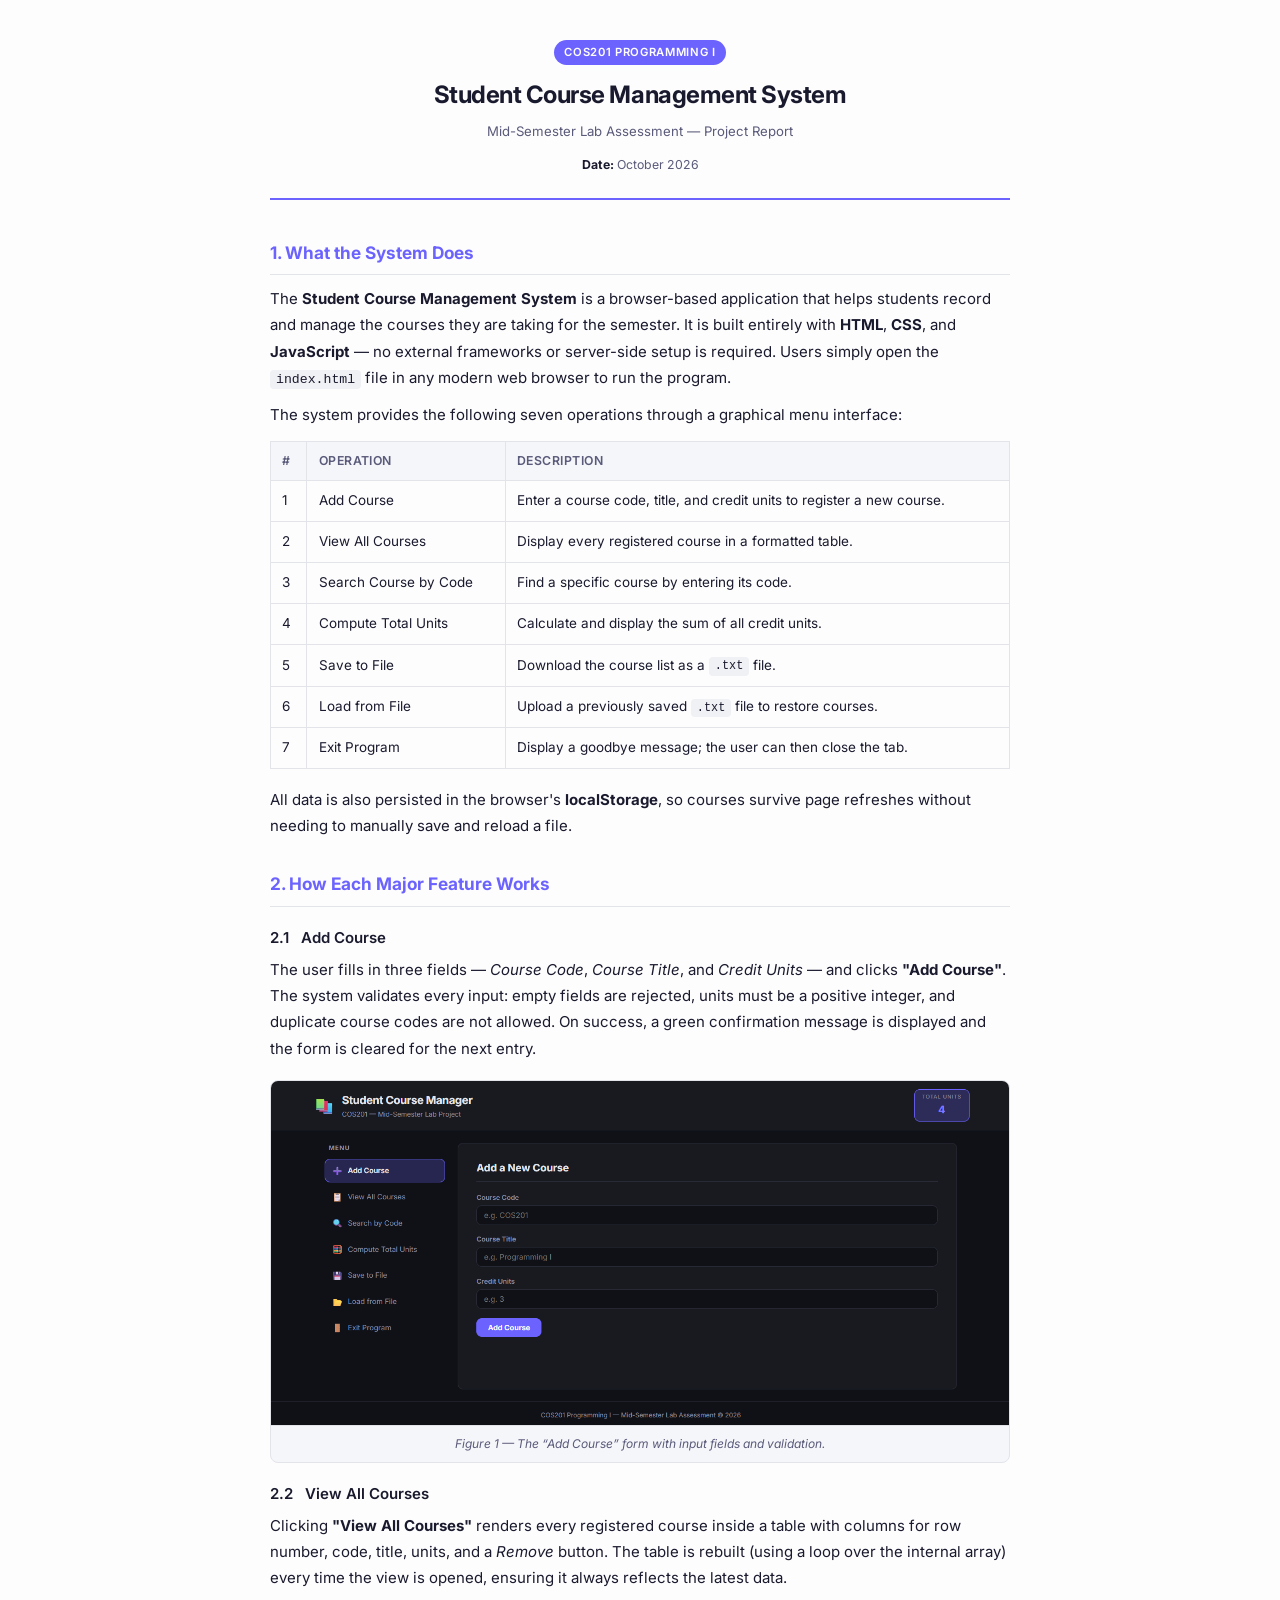
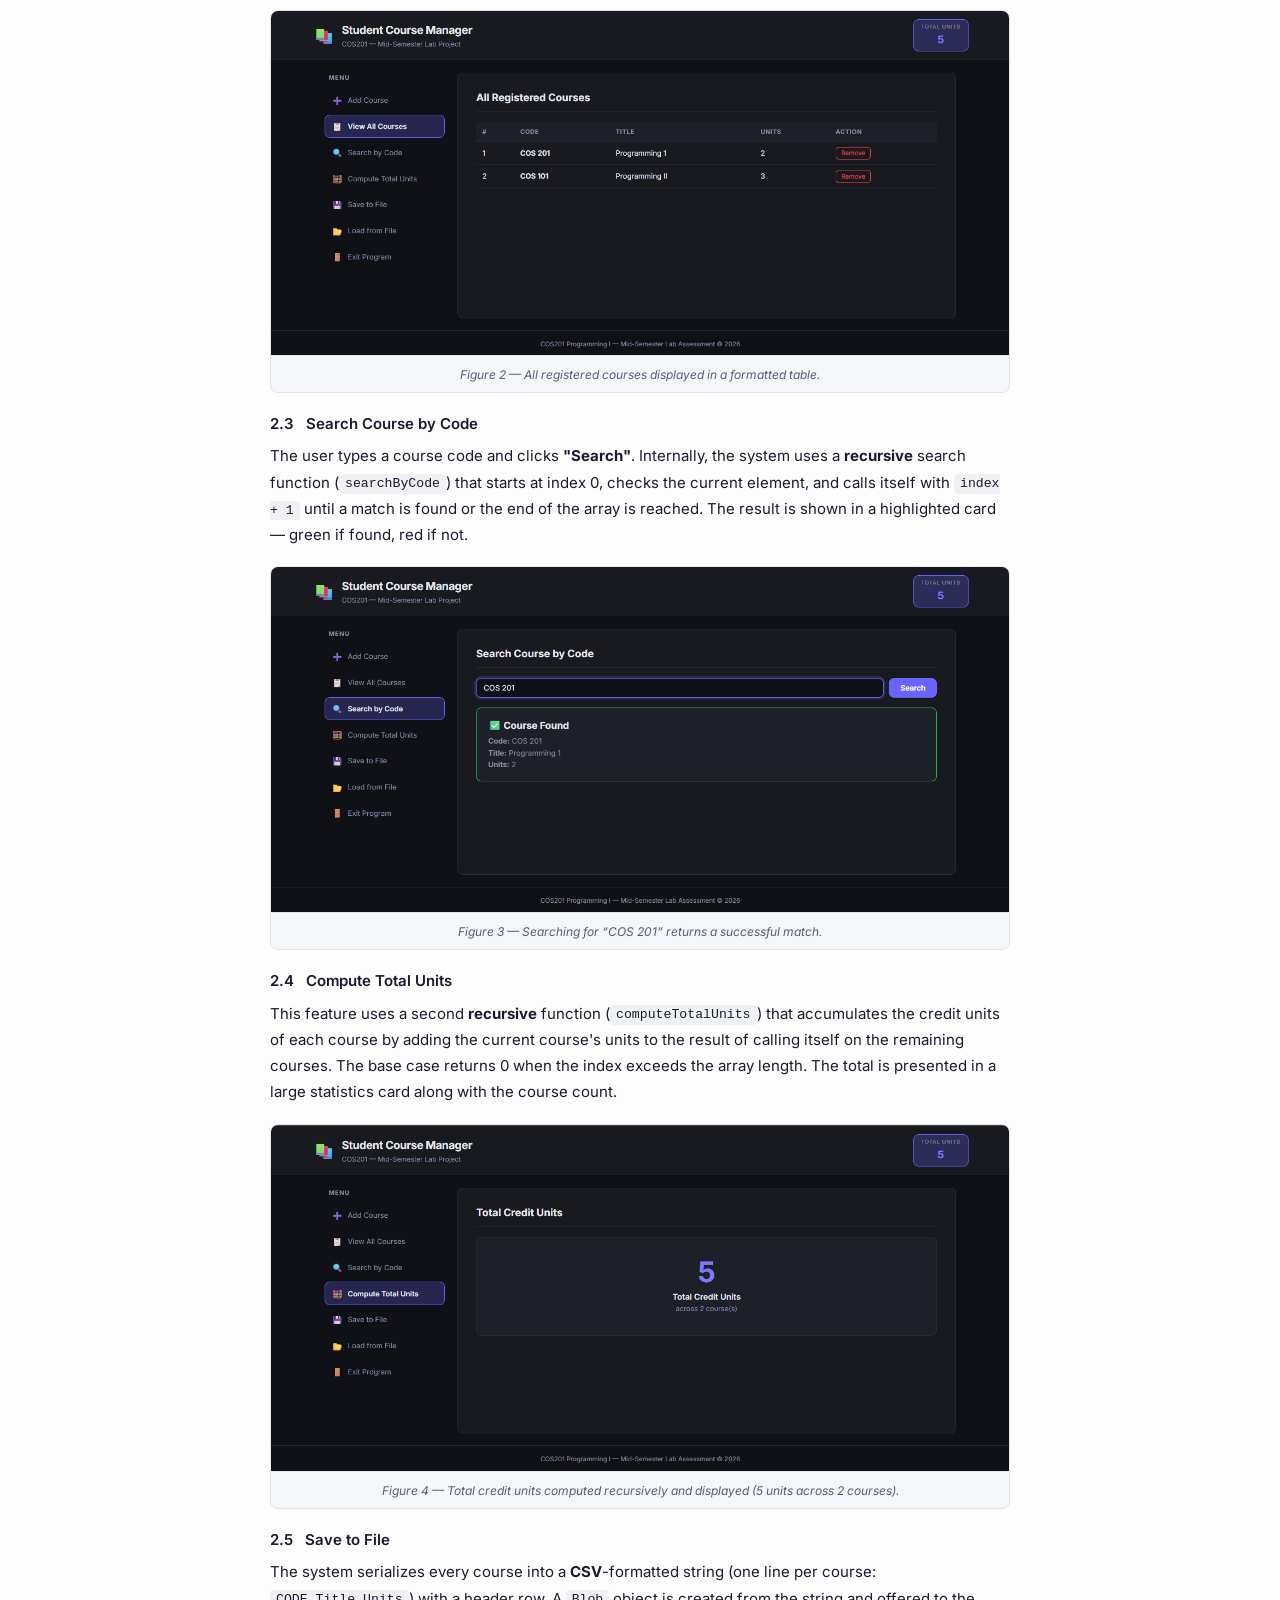
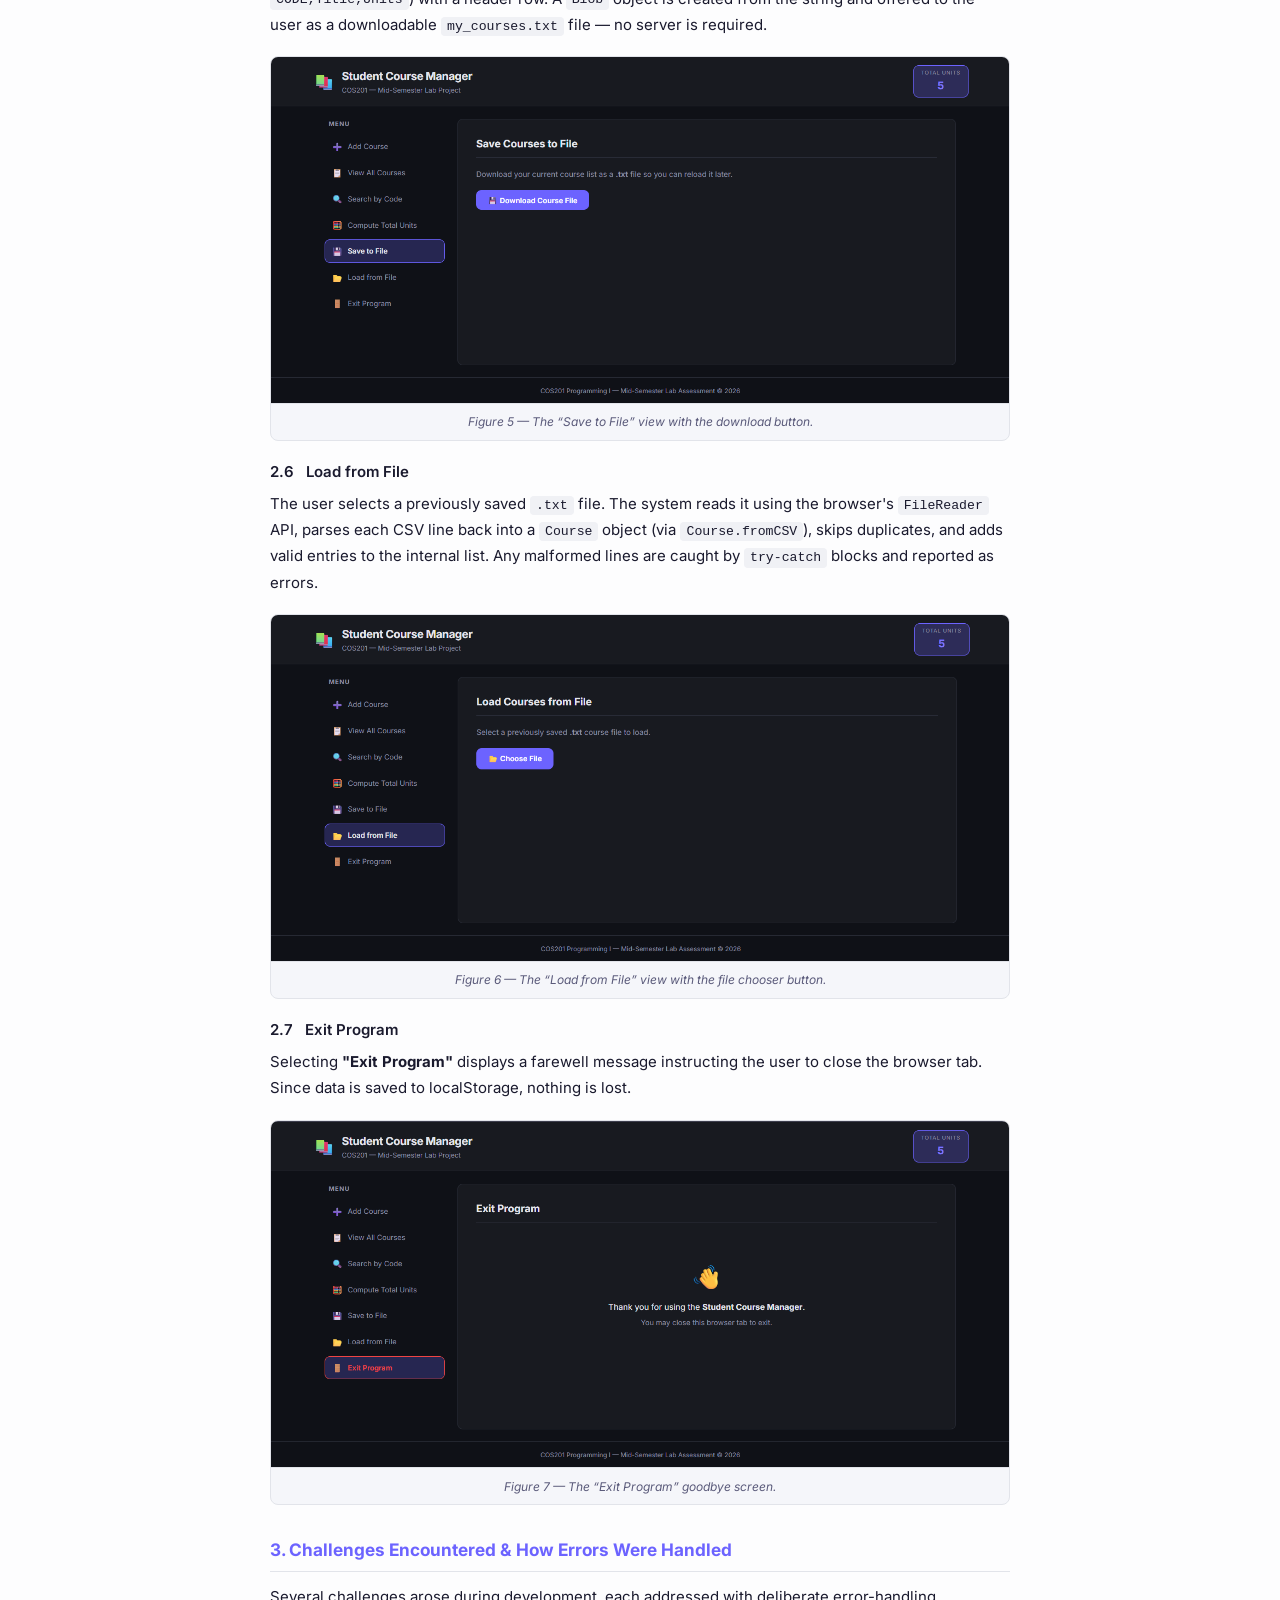
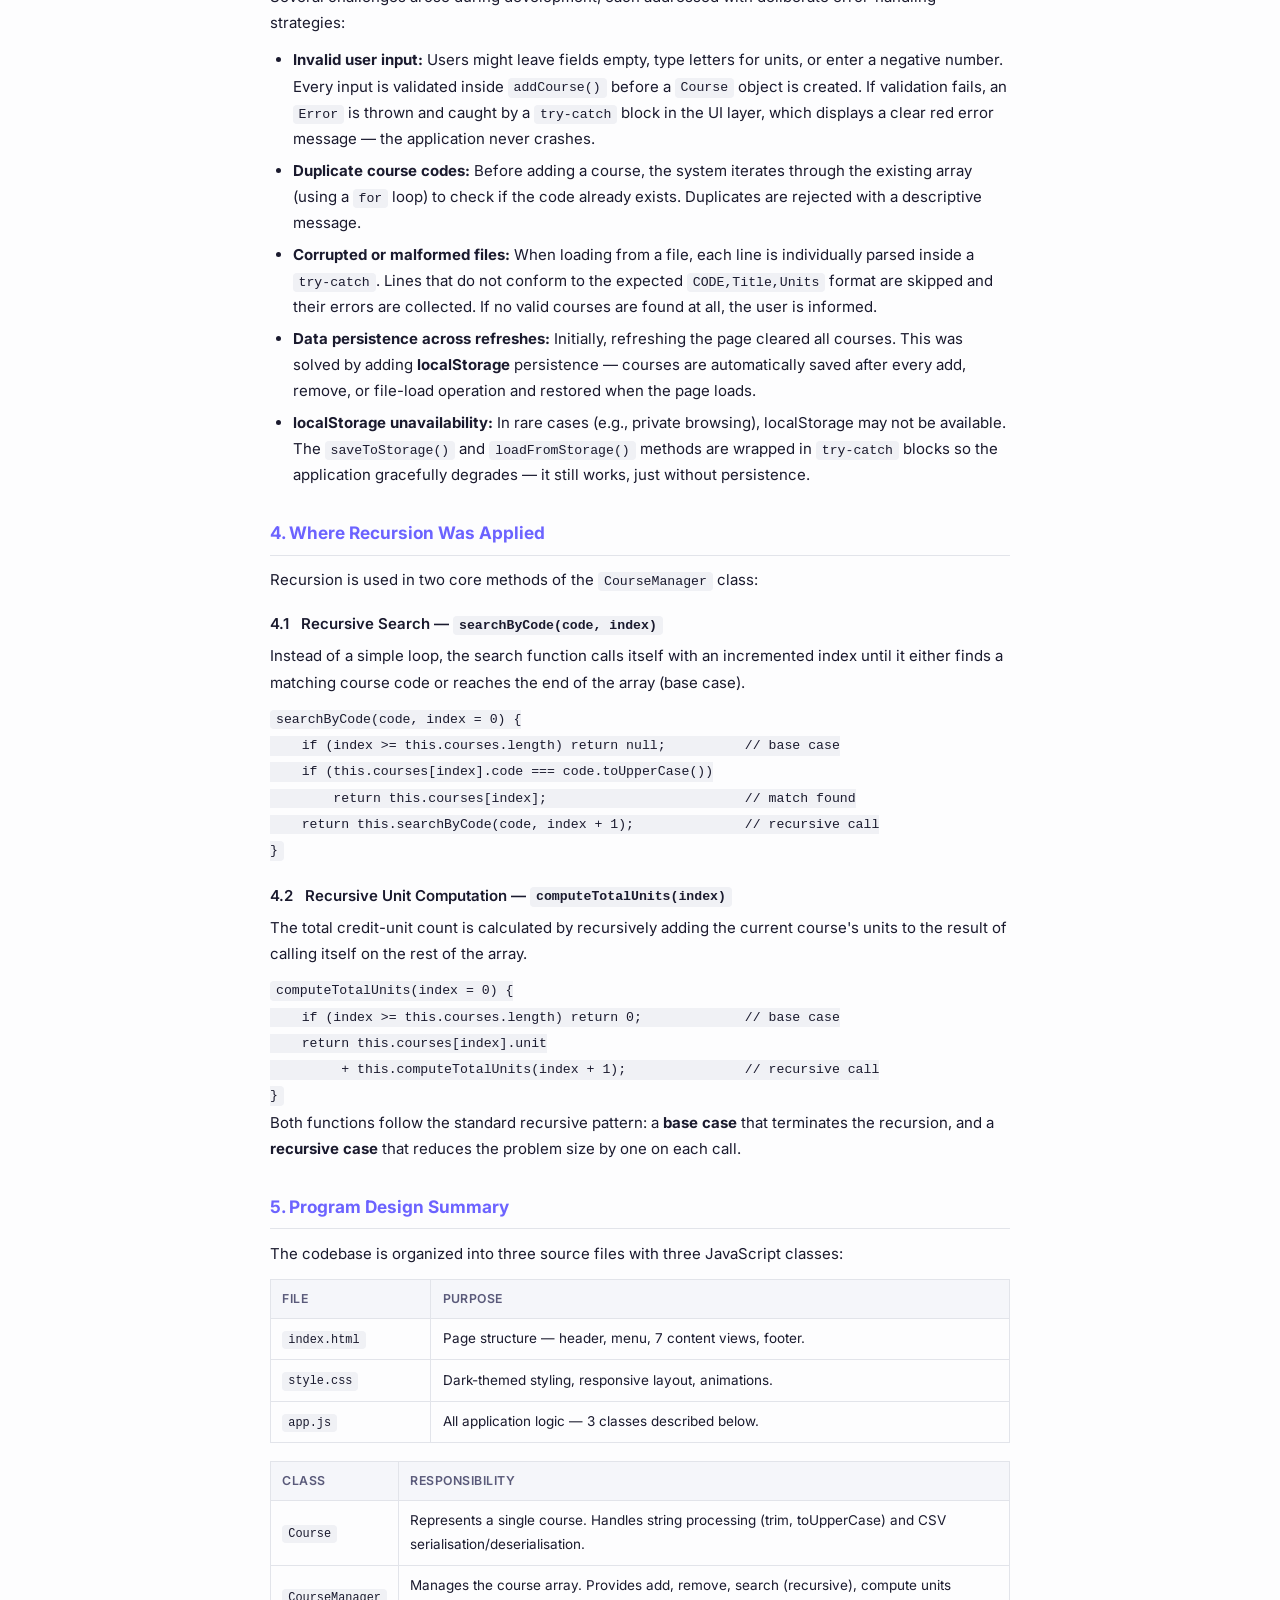
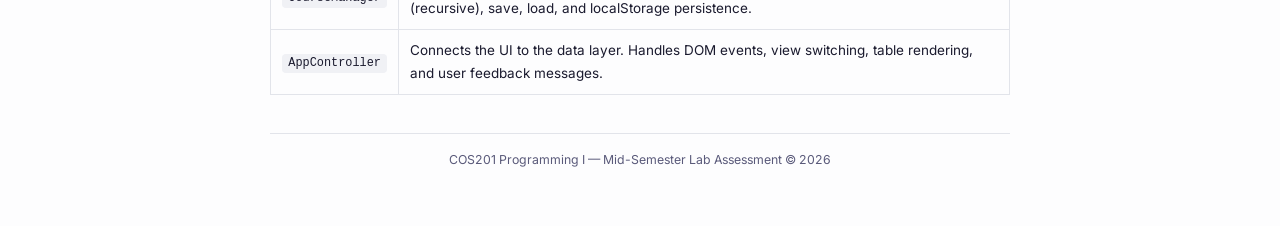
==== report/report.html @ ed509b9f "COS201 Lab Assessment - Student Course Management System" ====
<!DOCTYPE html>
<html lang="en">

<head>
    <meta charset="UTF-8">
    <meta name="viewport" content="width=device-width, initial-scale=1.0">
    <title>COS201 Lab Assessment Report — Student Course Management System</title>
    <link href="https://fonts.googleapis.com/css2?family=Inter:wght@400;500;600;700&display=swap" rel="stylesheet">
    <style>
        *,
        *::before,
        *::after {
            margin: 0;
            padding: 0;
            box-sizing: border-box;
        }

        :root {
            --bg: #fdfdfe;
            --text: #1a1a2e;
            --muted: #5a5a7a;
            --accent: #6c63ff;
            --border: #e2e4ea;
            --surface: #f5f6fa;
            --code-bg: #f0f1f5;
            --radius: 8px;
        }

        html {
            font-size: 15px;
        }

        body {
            font-family: 'Inter', system-ui, -apple-system, sans-serif;
            color: var(--text);
            background: var(--bg);
            line-height: 1.75;
            max-width: 800px;
            margin: 0 auto;
            padding: 2.5rem 2rem 3rem;
        }

        /* ---- Header ---- */
        .report-header {
            text-align: center;
            margin-bottom: 2.5rem;
            padding-bottom: 1.5rem;
            border-bottom: 2px solid var(--accent);
        }

        .report-header h1 {
            font-size: 1.6rem;
            font-weight: 700;
            letter-spacing: -0.02em;
            margin-bottom: .25rem;
        }

        .report-header .course-tag {
            display: inline-block;
            background: var(--accent);
            color: #fff;
            font-size: .75rem;
            font-weight: 600;
            padding: .2rem .7rem;
            border-radius: 20px;
            text-transform: uppercase;
            letter-spacing: .06em;
            margin-bottom: .6rem;
        }

        .report-header p {
            color: var(--muted);
            font-size: .88rem;
        }

        .report-header .meta-row {
            display: flex;
            justify-content: center;
            gap: 2rem;
            margin-top: .6rem;
            font-size: .82rem;
            color: var(--muted);
        }

        .report-header .meta-row strong {
            color: var(--text);
        }

        /* ---- Sections ---- */
        h2 {
            font-size: 1.15rem;
            font-weight: 700;
            margin: 2rem 0 .75rem;
            padding-bottom: .4rem;
            border-bottom: 1px solid var(--border);
            color: var(--accent);
        }

        h3 {
            font-size: 1rem;
            font-weight: 600;
            margin: 1.2rem 0 .4rem;
        }

        p {
            margin-bottom: .75rem;
        }

        ul,
        ol {
            margin: .5rem 0 1rem 1.5rem;
        }

        li {
            margin-bottom: .35rem;
        }

        code {
            background: var(--code-bg);
            padding: .15rem .4rem;
            border-radius: 4px;
            font-size: .88em;
            font-family: 'Consolas', 'Courier New', monospace;
        }

        /* ---- Screenshots ---- */
        .screenshot {
            margin: 1.2rem 0;
            border: 1px solid var(--border);
            border-radius: var(--radius);
            overflow: hidden;
            background: var(--surface);
        }

        .screenshot img {
            width: 100%;
            display: block;
        }

        .screenshot figcaption {
            padding: .5rem .8rem;
            font-size: .8rem;
            color: var(--muted);
            text-align: center;
            font-style: italic;
            border-top: 1px solid var(--border);
        }

        /* ---- Table ---- */
        table {
            width: 100%;
            border-collapse: collapse;
            margin: .8rem 0 1.2rem;
            font-size: .9rem;
        }

        th,
        td {
            text-align: left;
            padding: .55rem .75rem;
            border: 1px solid var(--border);
        }

        th {
            background: var(--surface);
            font-weight: 600;
            font-size: .82rem;
            text-transform: uppercase;
            letter-spacing: .04em;
            color: var(--muted);
        }

        /* ---- Footer ---- */
        .report-footer {
            margin-top: 2.5rem;
            padding-top: 1rem;
            border-top: 1px solid var(--border);
            text-align: center;
            font-size: .82rem;
            color: var(--muted);
        }

        /* ---- Print ---- */
        @media print {
            body {
                padding: 1cm;
                max-width: none;
                font-size: 12pt;
            }

            .screenshot img {
                max-height: 280px;
                object-fit: contain;
            }

            h2 {
                page-break-after: avoid;
            }

            .screenshot {
                page-break-inside: avoid;
            }
        }
    </style>
</head>

<body>

    <!-- ============================================ -->
    <!-- HEADER                                       -->
    <!-- ============================================ -->
    <header class="report-header">
        <span class="course-tag">COS201 Programming I</span>
        <h1>Student Course Management System</h1>
        <p>Mid-Semester Lab Assessment — Project Report</p>
        <div class="meta-row">
            <span><strong>Date:</strong> October 2026</span>
        </div>
    </header>

    <!-- ============================================ -->
    <!-- 1. WHAT THE SYSTEM DOES                      -->
    <!-- ============================================ -->
    <h2>1. What the System Does</h2>

    <p>
        The <strong>Student Course Management System</strong> is a browser-based application that
        helps students record and manage the courses they are taking for the semester. It is built
        entirely with <strong>HTML</strong>, <strong>CSS</strong>, and <strong>JavaScript</strong> — no
        external frameworks or server-side setup is required. Users simply open the
        <code>index.html</code> file in any modern web browser to run the program.
    </p>

    <p>The system provides the following seven operations through a graphical menu interface:</p>

    <table>
        <thead>
            <tr>
                <th>#</th>
                <th>Operation</th>
                <th>Description</th>
            </tr>
        </thead>
        <tbody>
            <tr>
                <td>1</td>
                <td>Add Course</td>
                <td>Enter a course code, title, and credit units to register a new course.</td>
            </tr>
            <tr>
                <td>2</td>
                <td>View All Courses</td>
                <td>Display every registered course in a formatted table.</td>
            </tr>
            <tr>
                <td>3</td>
                <td>Search Course by Code</td>
                <td>Find a specific course by entering its code.</td>
            </tr>
            <tr>
                <td>4</td>
                <td>Compute Total Units</td>
                <td>Calculate and display the sum of all credit units.</td>
            </tr>
            <tr>
                <td>5</td>
                <td>Save to File</td>
                <td>Download the course list as a <code>.txt</code> file.</td>
            </tr>
            <tr>
                <td>6</td>
                <td>Load from File</td>
                <td>Upload a previously saved <code>.txt</code> file to restore courses.</td>
            </tr>
            <tr>
                <td>7</td>
                <td>Exit Program</td>
                <td>Display a goodbye message; the user can then close the tab.</td>
            </tr>
        </tbody>
    </table>

    <p>
        All data is also persisted in the browser's <strong>localStorage</strong>, so courses survive
        page refreshes without needing to manually save and reload a file.
    </p>

    <!-- ============================================ -->
    <!-- 2. HOW EACH MAJOR FEATURE WORKS              -->
    <!-- ============================================ -->
    <h2>2. How Each Major Feature Works</h2>

    <h3>2.1 &nbsp; Add Course</h3>
    <p>
        The user fills in three fields — <em>Course Code</em>, <em>Course Title</em>, and
        <em>Credit Units</em> — and clicks <strong>"Add Course"</strong>. The system validates
        every input:
        empty fields are rejected, units must be a positive integer, and duplicate course codes
        are not allowed. On success, a green confirmation message is displayed and the form is
        cleared for the next entry.
    </p>
    <figure class="screenshot">
        <img src="img (1).png" alt="Add Course view">
        <figcaption>Figure 1 — The &ldquo;Add Course&rdquo; form with input fields and validation.</figcaption>
    </figure>

    <h3>2.2 &nbsp; View All Courses</h3>
    <p>
        Clicking <strong>"View All Courses"</strong> renders every registered course inside a
        table with columns for row number, code, title, units, and a <em>Remove</em>
        button. The table is rebuilt (using a loop over the internal array) every time the view
        is opened, ensuring it always reflects the latest data.
    </p>
    <figure class="screenshot">
        <img src="img (2).png" alt="View All Courses table">
        <figcaption>Figure 2 — All registered courses displayed in a formatted table.</figcaption>
    </figure>

    <h3>2.3 &nbsp; Search Course by Code</h3>
    <p>
        The user types a course code and clicks <strong>"Search"</strong>. Internally, the system
        uses a <strong>recursive</strong> search function (<code>searchByCode</code>) that starts
        at index&nbsp;0, checks the current element, and calls itself with <code>index + 1</code>
        until a match is found or the end of the array is reached. The result is shown in a
        highlighted card — green if found, red if not.
    </p>
    <figure class="screenshot">
        <img src="img (3).png" alt="Search result showing course found">
        <figcaption>Figure 3 — Searching for &ldquo;COS 201&rdquo; returns a successful match.</figcaption>
    </figure>

    <h3>2.4 &nbsp; Compute Total Units</h3>
    <p>
        This feature uses a second <strong>recursive</strong> function
        (<code>computeTotalUnits</code>) that accumulates the credit units of each course
        by adding the current course's units to the result of calling itself on the remaining
        courses. The base case returns&nbsp;0 when the index exceeds the array length.
        The total is presented in a large statistics card along with the course count.
    </p>
    <figure class="screenshot">
        <img src="img (4).png" alt="Total credit units display">
        <figcaption>Figure 4 — Total credit units computed recursively and displayed (5 units across 2 courses).
        </figcaption>
    </figure>

    <h3>2.5 &nbsp; Save to File</h3>
    <p>
        The system serializes every course into a <strong>CSV</strong>-formatted string
        (one line per course: <code>CODE,Title,Units</code>) with a header row. A
        <code>Blob</code> object is created from the string and offered to the user as a
        downloadable <code>my_courses.txt</code> file — no server is required.
    </p>
    <figure class="screenshot">
        <img src="img (5).png" alt="Save to File view">
        <figcaption>Figure 5 — The &ldquo;Save to File&rdquo; view with the download button.</figcaption>
    </figure>

    <h3>2.6 &nbsp; Load from File</h3>
    <p>
        The user selects a previously saved <code>.txt</code> file. The system reads it using the
        browser's <code>FileReader</code> API, parses each CSV line back into a
        <code>Course</code> object (via <code>Course.fromCSV</code>), skips duplicates, and
        adds valid entries to the internal list. Any malformed lines are caught by
        <code>try-catch</code> blocks and reported as errors.
    </p>
    <figure class="screenshot">
        <img src="img (6).png" alt="Load from File view">
        <figcaption>Figure 6 — The &ldquo;Load from File&rdquo; view with the file chooser button.</figcaption>
    </figure>

    <h3>2.7 &nbsp; Exit Program</h3>
    <p>
        Selecting <strong>"Exit Program"</strong> displays a farewell message instructing the
        user to close the browser tab. Since data is saved to localStorage, nothing is lost.
    </p>
    <figure class="screenshot">
        <img src="img (7).png" alt="Exit Program view">
        <figcaption>Figure 7 — The &ldquo;Exit Program&rdquo; goodbye screen.</figcaption>
    </figure>

    <!-- ============================================ -->
    <!-- 3. CHALLENGES & ERROR HANDLING               -->
    <!-- ============================================ -->
    <h2>3. Challenges Encountered &amp; How Errors Were Handled</h2>

    <p>Several challenges arose during development, each addressed with deliberate error-handling strategies:</p>

    <ul>
        <li>
            <strong>Invalid user input:</strong> Users might leave fields empty, type letters for
            units, or enter a negative number. Every input is validated inside
            <code>addCourse()</code> before a <code>Course</code> object is created.
            If validation fails, an <code>Error</code> is thrown and caught by a
            <code>try-catch</code> block in the UI layer, which displays a clear red error
            message — the application never crashes.
        </li>
        <li>
            <strong>Duplicate course codes:</strong> Before adding a course, the system iterates
            through the existing array (using a <code>for</code> loop) to check if the code
            already exists. Duplicates are rejected with a descriptive message.
        </li>
        <li>
            <strong>Corrupted or malformed files:</strong> When loading from a file, each line is
            individually parsed inside a <code>try-catch</code>. Lines that do not conform to
            the expected <code>CODE,Title,Units</code> format are skipped and their errors
            are collected. If no valid courses are found at all, the user is informed.
        </li>
        <li>
            <strong>Data persistence across refreshes:</strong> Initially, refreshing the page
            cleared all courses. This was solved by adding <strong>localStorage</strong>
            persistence — courses are automatically saved after every add, remove, or file-load
            operation and restored when the page loads.
        </li>
        <li>
            <strong>localStorage unavailability:</strong> In rare cases (e.g., private browsing),
            localStorage may not be available. The <code>saveToStorage()</code> and
            <code>loadFromStorage()</code> methods are wrapped in <code>try-catch</code>
            blocks so the application gracefully degrades — it still works, just without
            persistence.
        </li>
    </ul>

    <!-- ============================================ -->
    <!-- 4. WHERE RECURSION WAS APPLIED               -->
    <!-- ============================================ -->
    <h2>4. Where Recursion Was Applied</h2>

    <p>Recursion is used in two core methods of the <code>CourseManager</code> class:</p>

    <h3>4.1 &nbsp; Recursive Search — <code>searchByCode(code, index)</code></h3>
    <p>
        Instead of a simple loop, the search function calls itself with an incremented index
        until it either finds a matching course code or reaches the end of the array (base case).
    </p>
    <pre><code>searchByCode(code, index = 0) {
    if (index >= this.courses.length) return null;          // base case
    if (this.courses[index].code === code.toUpperCase())
        return this.courses[index];                         // match found
    return this.searchByCode(code, index + 1);              // recursive call
}</code></pre>

    <h3>4.2 &nbsp; Recursive Unit Computation — <code>computeTotalUnits(index)</code></h3>
    <p>
        The total credit-unit count is calculated by recursively adding the current course's
        units to the result of calling itself on the rest of the array.
    </p>
    <pre><code>computeTotalUnits(index = 0) {
    if (index >= this.courses.length) return 0;             // base case
    return this.courses[index].unit
         + this.computeTotalUnits(index + 1);               // recursive call
}</code></pre>

    <p>
        Both functions follow the standard recursive pattern: a <strong>base case</strong> that
        terminates the recursion, and a <strong>recursive case</strong> that reduces the problem
        size by one on each call.
    </p>

    <!-- ============================================ -->
    <!-- 5. PROGRAM DESIGN SUMMARY                    -->
    <!-- ============================================ -->
    <h2>5. Program Design Summary</h2>

    <p>The codebase is organized into three source files with three JavaScript classes:</p>

    <table>
        <thead>
            <tr>
                <th>File</th>
                <th>Purpose</th>
            </tr>
        </thead>
        <tbody>
            <tr>
                <td><code>index.html</code></td>
                <td>Page structure — header, menu, 7 content views, footer.</td>
            </tr>
            <tr>
                <td><code>style.css</code></td>
                <td>Dark-themed styling, responsive layout, animations.</td>
            </tr>
            <tr>
                <td><code>app.js</code></td>
                <td>All application logic — 3 classes described below.</td>
            </tr>
        </tbody>
    </table>

    <table>
        <thead>
            <tr>
                <th>Class</th>
                <th>Responsibility</th>
            </tr>
        </thead>
        <tbody>
            <tr>
                <td><code>Course</code></td>
                <td>Represents a single course. Handles string processing (trim, toUpperCase) and CSV
                    serialisation/deserialisation.</td>
            </tr>
            <tr>
                <td><code>CourseManager</code></td>
                <td>Manages the course array. Provides add, remove, search (recursive), compute units (recursive), save,
                    load, and localStorage persistence.</td>
            </tr>
            <tr>
                <td><code>AppController</code></td>
                <td>Connects the UI to the data layer. Handles DOM events, view switching, table rendering, and user
                    feedback messages.</td>
            </tr>
        </tbody>
    </table>

    <!-- ============================================ -->
    <!-- FOOTER                                       -->
    <!-- ============================================ -->
    <footer class="report-footer">
        <p>COS201 Programming I — Mid-Semester Lab Assessment &copy; 2026</p>
    </footer>

</body>

</html>
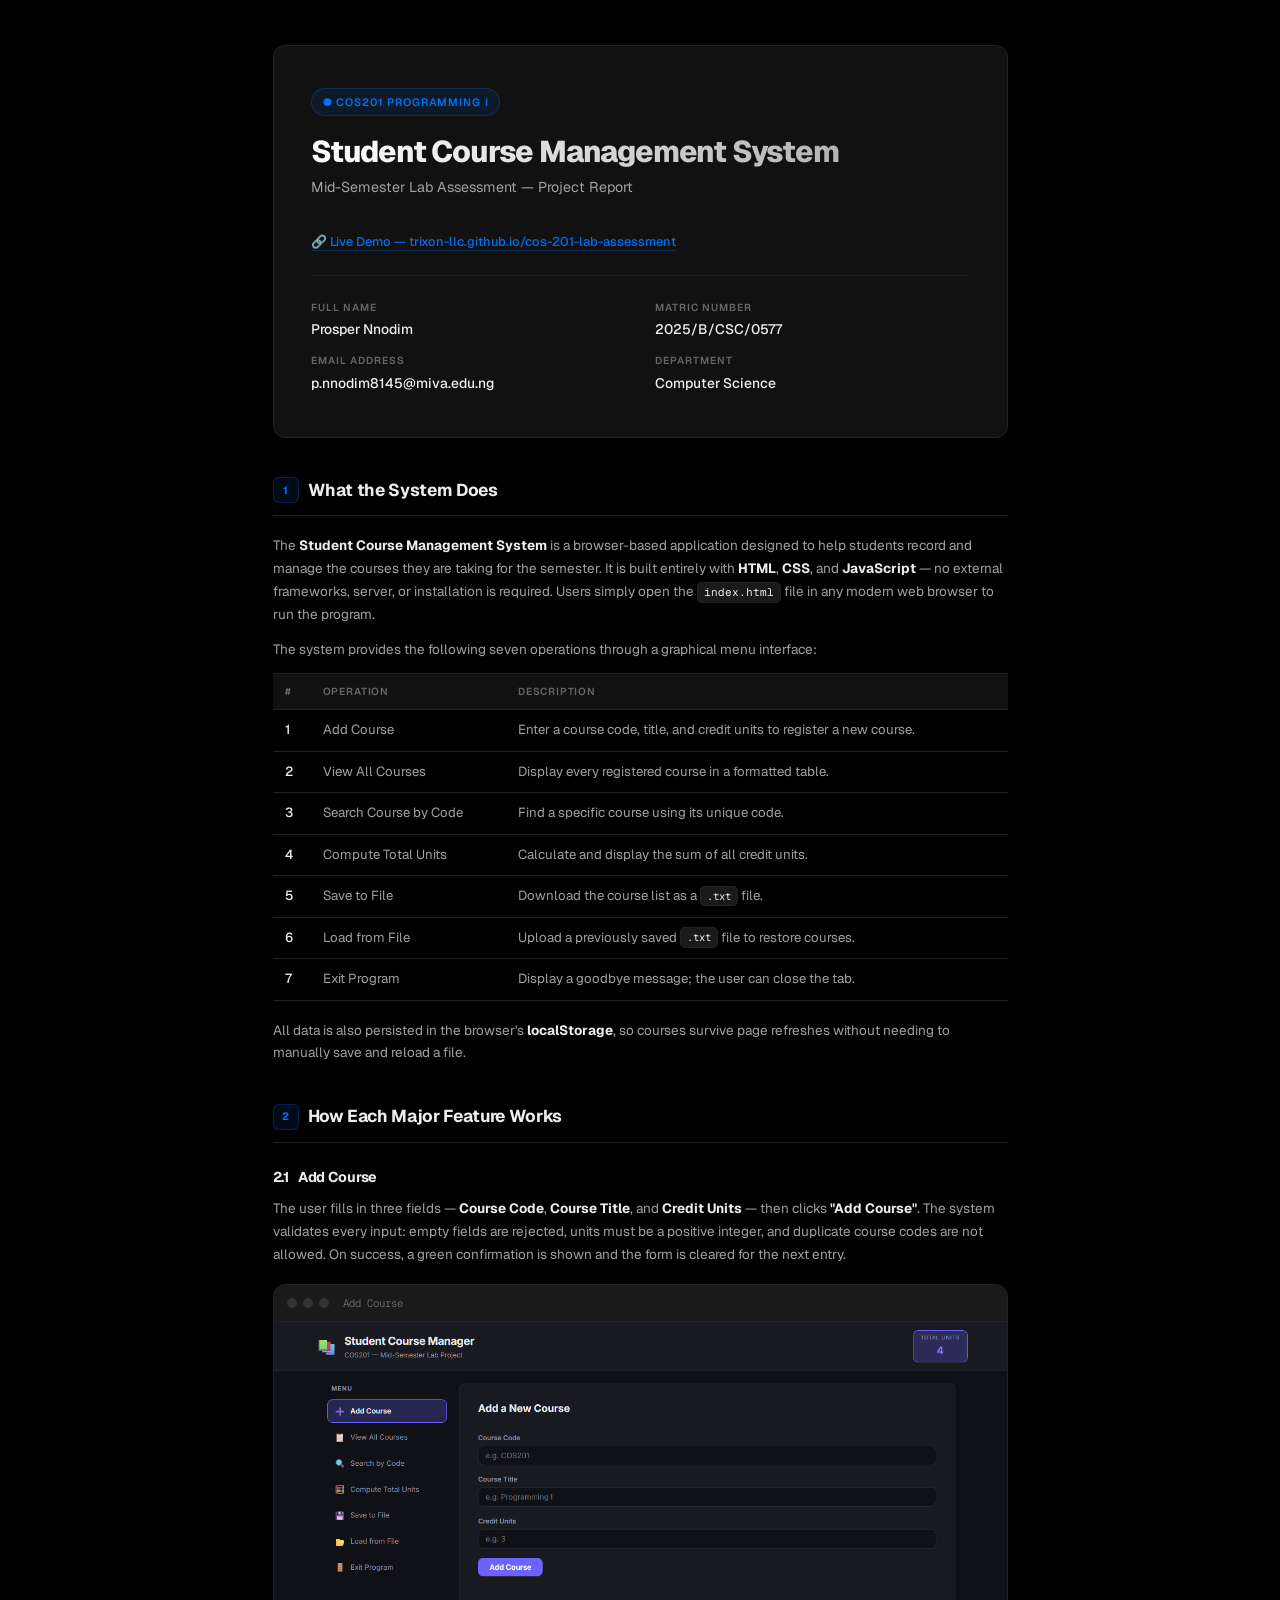
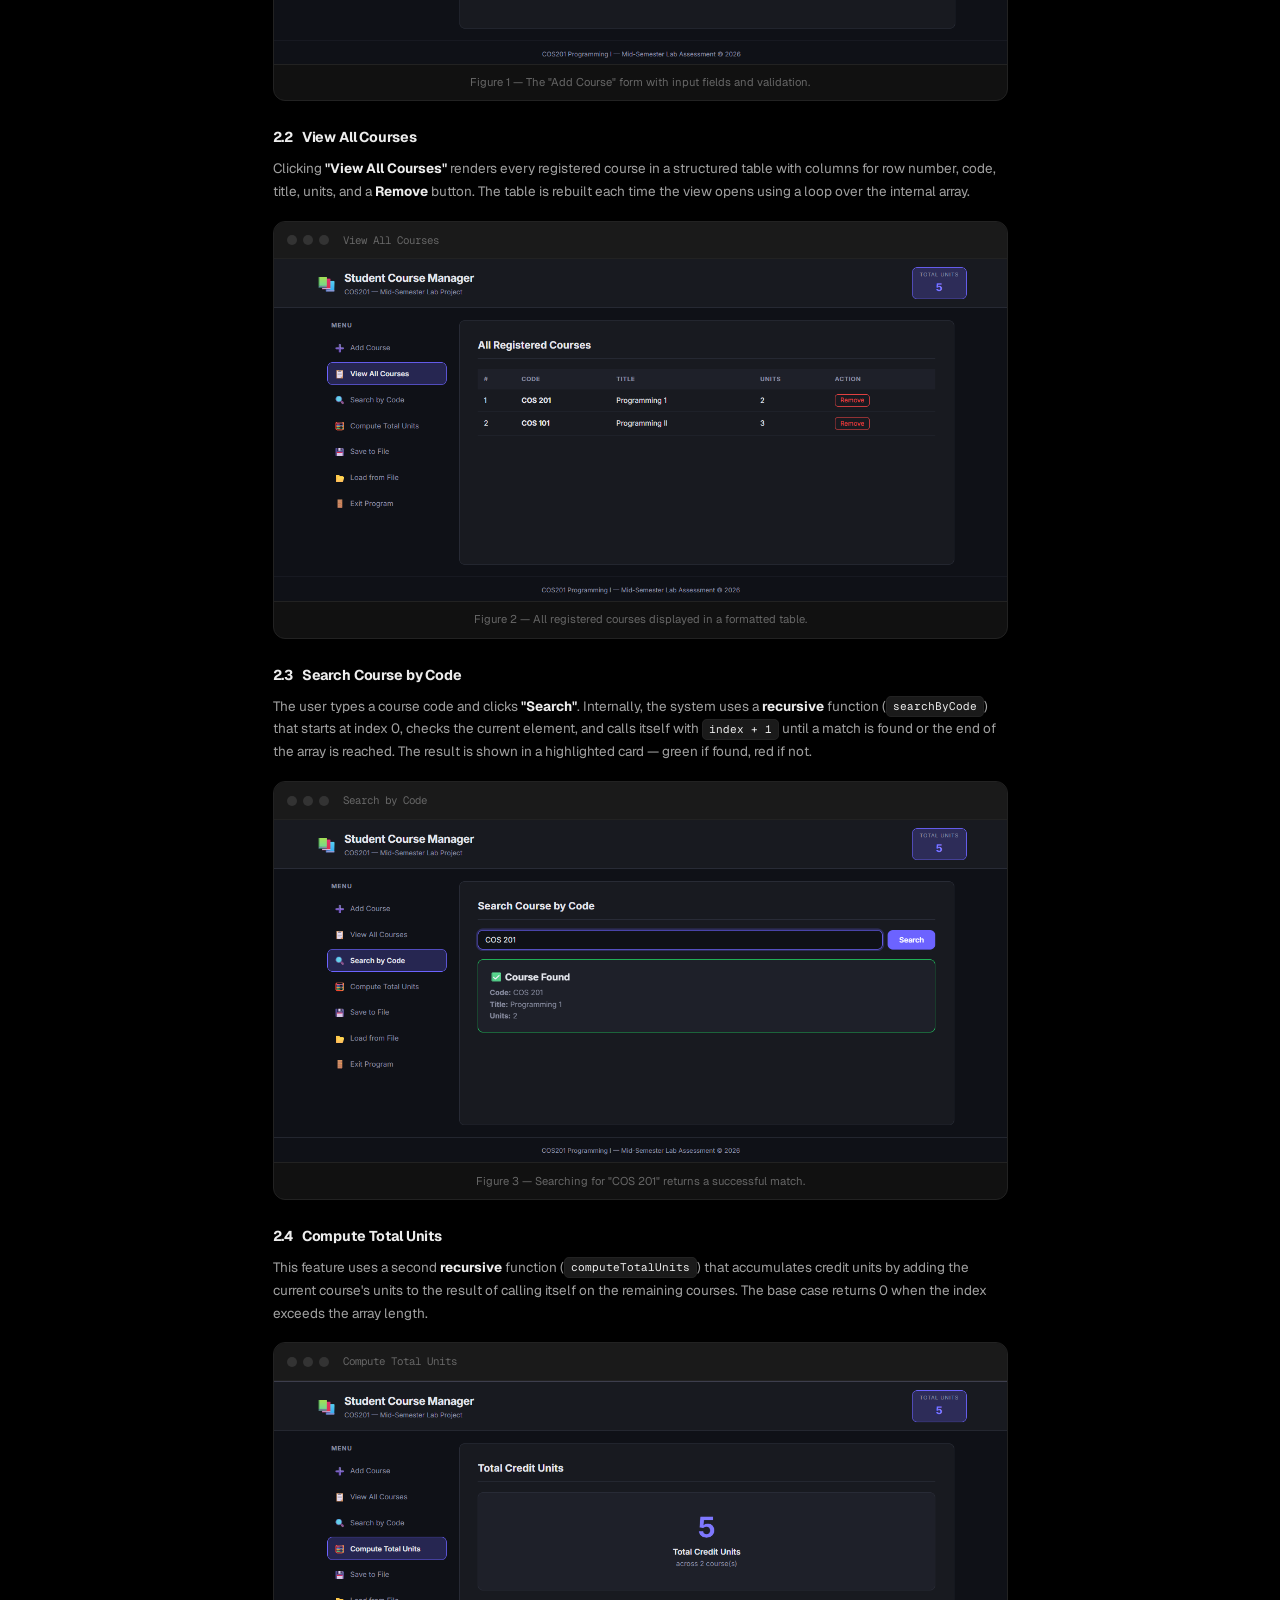
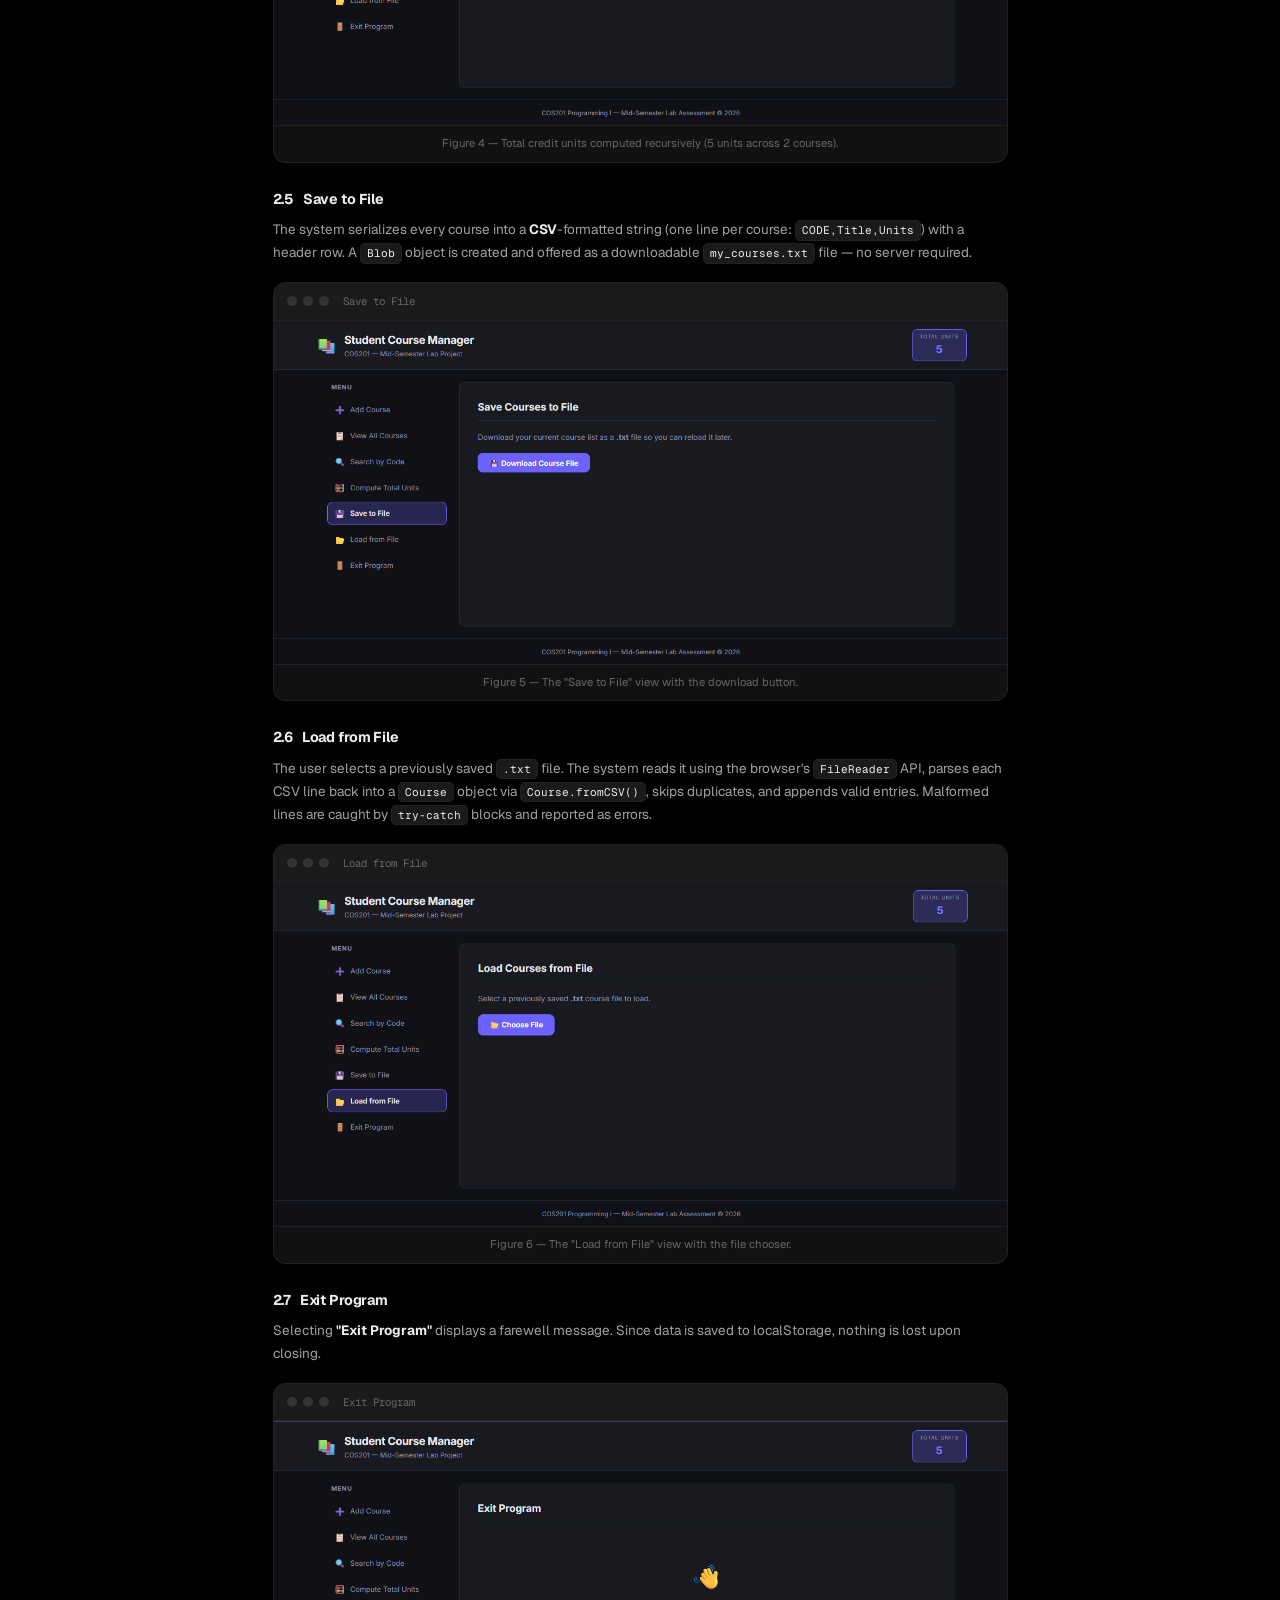
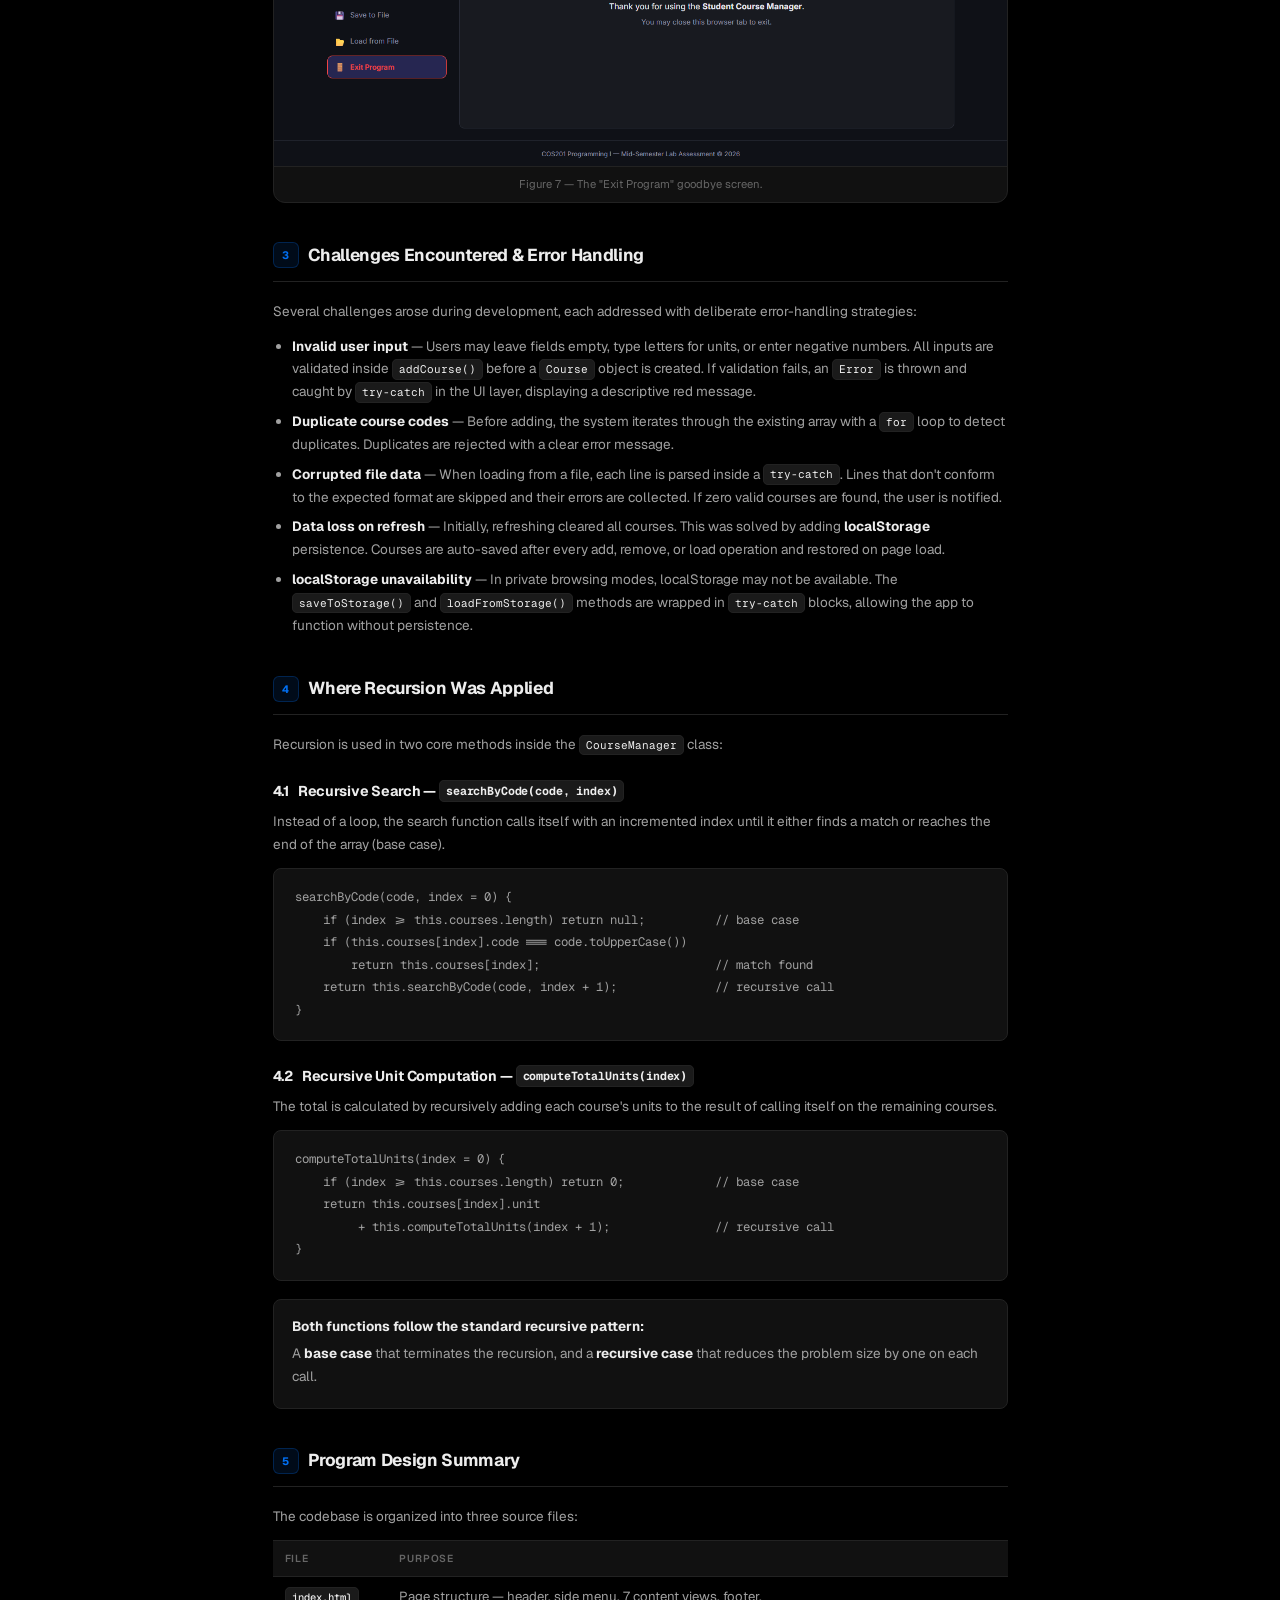
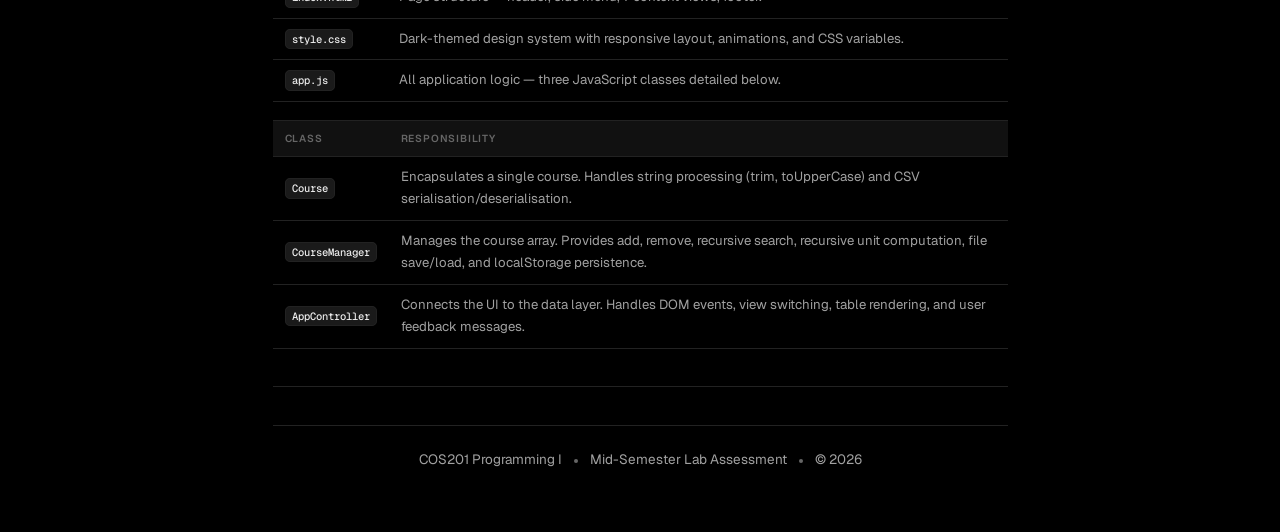
==== commit 9e937137: "Update report: remove gradient bar, add live demo link" ====
--- a/report/report.html
+++ b/report/report.html
@@ -4,9 +4,13 @@
 <head>
     <meta charset="UTF-8">
     <meta name="viewport" content="width=device-width, initial-scale=1.0">
-    <title>COS201 Lab Assessment Report — Student Course Management System</title>
-    <link href="https://fonts.googleapis.com/css2?family=Inter:wght@400;500;600;700&display=swap" rel="stylesheet">
+    <title>COS201 Lab Report — Student Course Management System</title>
+    <link href="https://fonts.googleapis.com/css2?family=Geist:wght@400;500;600;700;800&display=swap" rel="stylesheet">
+    <link href="https://fonts.googleapis.com/css2?family=Geist+Mono:wght@400;500&display=swap" rel="stylesheet">
     <style>
+        /* =========================================================
+           VERCEL-INSPIRED REPORT THEME
+           ========================================================= */
         *,
         *::before,
         *::after {
@@ -16,134 +20,221 @@
         }
 
         :root {
-            --bg: #fdfdfe;
-            --text: #1a1a2e;
-            --muted: #5a5a7a;
-            --accent: #6c63ff;
-            --border: #e2e4ea;
-            --surface: #f5f6fa;
-            --code-bg: #f0f1f5;
+            --bg: #000000;
+            --bg-elevated: #0a0a0a;
+            --surface: #111111;
+            --surface-2: #1a1a1a;
+            --border: #222222;
+            --border-light: #333333;
+            --text: #ededed;
+            --text-2: #a1a1a1;
+            --text-3: #666666;
+            --accent: #0070f3;
+            --accent-2: #0f62fe;
+            --accent-soft: rgba(0, 112, 243, 0.10);
+            --success: #0070f3;
+            --gradient: linear-gradient(135deg, #0070f3, #7928ca);
+            --font: 'Geist', -apple-system, BlinkMacSystemFont, 'Segoe UI', system-ui, sans-serif;
+            --mono: 'Geist Mono', 'SF Mono', 'Fira Code', monospace;
             --radius: 8px;
+            --radius-lg: 12px;
         }
 
         html {
             font-size: 15px;
+            -webkit-font-smoothing: antialiased;
         }
 
         body {
-            font-family: 'Inter', system-ui, -apple-system, sans-serif;
+            font-family: var(--font);
+            background: var(--bg);
             color: var(--text);
-            background: var(--bg);
-            line-height: 1.75;
-            max-width: 800px;
+            line-height: 1.7;
+        }
+
+        /* ---- Container ---- */
+        .container {
+            max-width: 780px;
             margin: 0 auto;
-            padding: 2.5rem 2rem 3rem;
-        }
-
-        /* ---- Header ---- */
-        .report-header {
-            text-align: center;
+            padding: 3rem 1.5rem 4rem;
+        }
+
+        /* ============================================
+           COVER / HEADER
+           ============================================ */
+        .cover {
+            border: 1px solid var(--border);
+            border-radius: var(--radius-lg);
+            background: var(--surface);
+            padding: 2.8rem 2.5rem;
             margin-bottom: 2.5rem;
-            padding-bottom: 1.5rem;
-            border-bottom: 2px solid var(--accent);
-        }
-
-        .report-header h1 {
-            font-size: 1.6rem;
+            position: relative;
+            overflow: hidden;
+        }
+
+        .cover-badge {
+            display: inline-flex;
+            align-items: center;
+            gap: .4rem;
+            background: var(--accent-soft);
+            border: 1px solid rgba(0, 112, 243, 0.25);
+            color: var(--accent);
+            font-size: .72rem;
+            font-weight: 600;
+            padding: .25rem .7rem;
+            border-radius: 100px;
+            text-transform: uppercase;
+            letter-spacing: .08em;
+            margin-bottom: 1.2rem;
+        }
+
+        .cover h1 {
+            font-size: 2rem;
+            font-weight: 800;
+            letter-spacing: -0.04em;
+            line-height: 1.2;
+            margin-bottom: .35rem;
+            background: linear-gradient(to right, #fff, #a1a1a1);
+            -webkit-background-clip: text;
+            -webkit-text-fill-color: transparent;
+            background-clip: text;
+        }
+
+        .cover .tagline {
+            font-size: .95rem;
+            color: var(--text-2);
+            margin-bottom: 2rem;
+        }
+
+        /* Student Info Grid */
+        .student-info {
+            display: grid;
+            grid-template-columns: 1fr 1fr;
+            gap: .7rem 2rem;
+            padding-top: 1.5rem;
+            border-top: 1px solid var(--border);
+        }
+
+        .info-item {
+            display: flex;
+            flex-direction: column;
+        }
+
+        .info-label {
+            font-size: .68rem;
+            font-weight: 600;
+            text-transform: uppercase;
+            letter-spacing: .1em;
+            color: var(--text-3);
+            margin-bottom: .15rem;
+        }
+
+        .info-value {
+            font-size: .92rem;
+            font-weight: 500;
+            color: var(--text);
+        }
+
+        /* ============================================
+           SECTION STYLING
+           ============================================ */
+        .section {
+            margin-bottom: 2.5rem;
+        }
+
+        .section-header {
+            display: flex;
+            align-items: center;
+            gap: .6rem;
+            margin-bottom: 1.2rem;
+            padding-bottom: .7rem;
+            border-bottom: 1px solid var(--border);
+        }
+
+        .section-number {
+            display: inline-flex;
+            align-items: center;
+            justify-content: center;
+            width: 26px;
+            height: 26px;
+            background: var(--accent-soft);
+            border: 1px solid rgba(0, 112, 243, 0.25);
+            border-radius: 6px;
+            font-size: .72rem;
+            font-weight: 700;
+            color: var(--accent);
+            flex-shrink: 0;
+        }
+
+        .section-header h2 {
+            font-size: 1.15rem;
             font-weight: 700;
             letter-spacing: -0.02em;
-            margin-bottom: .25rem;
-        }
-
-        .report-header .course-tag {
-            display: inline-block;
-            background: var(--accent);
-            color: #fff;
-            font-size: .75rem;
-            font-weight: 600;
-            padding: .2rem .7rem;
-            border-radius: 20px;
-            text-transform: uppercase;
-            letter-spacing: .06em;
-            margin-bottom: .6rem;
-        }
-
-        .report-header p {
-            color: var(--muted);
-            font-size: .88rem;
-        }
-
-        .report-header .meta-row {
-            display: flex;
-            justify-content: center;
-            gap: 2rem;
-            margin-top: .6rem;
-            font-size: .82rem;
-            color: var(--muted);
-        }
-
-        .report-header .meta-row strong {
+        }
+
+        h3 {
+            font-size: .95rem;
+            font-weight: 700;
+            letter-spacing: -0.01em;
+            margin: 1.5rem 0 .5rem;
             color: var(--text);
         }
 
-        /* ---- Sections ---- */
-        h2 {
-            font-size: 1.15rem;
-            font-weight: 700;
-            margin: 2rem 0 .75rem;
-            padding-bottom: .4rem;
-            border-bottom: 1px solid var(--border);
-            color: var(--accent);
-        }
-
-        h3 {
-            font-size: 1rem;
-            font-weight: 600;
-            margin: 1.2rem 0 .4rem;
-        }
-
         p {
-            margin-bottom: .75rem;
-        }
-
+            color: var(--text-2);
+            margin-bottom: .8rem;
+            font-size: .9rem;
+        }
+
+        strong {
+            color: var(--text);
+        }
+
+        /* ---- Lists ---- */
         ul,
         ol {
-            margin: .5rem 0 1rem 1.5rem;
+            padding-left: 1.3rem;
+            margin: .5rem 0 1rem;
         }
 
         li {
-            margin-bottom: .35rem;
-        }
-
+            color: var(--text-2);
+            font-size: .9rem;
+            margin-bottom: .45rem;
+        }
+
+        li strong {
+            color: var(--text);
+        }
+
+        /* ---- Code ---- */
         code {
-            background: var(--code-bg);
+            font-family: var(--mono);
+            font-size: .82em;
+            background: var(--surface-2);
+            border: 1px solid var(--border);
             padding: .15rem .4rem;
-            border-radius: 4px;
-            font-size: .88em;
-            font-family: 'Consolas', 'Courier New', monospace;
-        }
-
-        /* ---- Screenshots ---- */
-        .screenshot {
-            margin: 1.2rem 0;
+            border-radius: 5px;
+            color: var(--text);
+        }
+
+        pre {
+            background: var(--surface);
             border: 1px solid var(--border);
             border-radius: var(--radius);
-            overflow: hidden;
-            background: var(--surface);
-        }
-
-        .screenshot img {
-            width: 100%;
-            display: block;
-        }
-
-        .screenshot figcaption {
-            padding: .5rem .8rem;
-            font-size: .8rem;
-            color: var(--muted);
-            text-align: center;
-            font-style: italic;
-            border-top: 1px solid var(--border);
+            padding: 1.2rem 1.4rem;
+            overflow-x: auto;
+            margin: .8rem 0 1.2rem;
+            font-size: .82rem;
+            line-height: 1.75;
+        }
+
+        pre code {
+            background: none;
+            border: none;
+            padding: 0;
+            font-size: .82rem;
+            color: var(--text-2);
         }
 
         /* ---- Table ---- */
@@ -151,373 +242,599 @@
             width: 100%;
             border-collapse: collapse;
             margin: .8rem 0 1.2rem;
-            font-size: .9rem;
+            font-size: .88rem;
         }
 
         th,
         td {
             text-align: left;
-            padding: .55rem .75rem;
+            padding: .6rem .8rem;
+            border-bottom: 1px solid var(--border);
+        }
+
+        th {
+            font-size: .68rem;
+            font-weight: 600;
+            text-transform: uppercase;
+            letter-spacing: .08em;
+            color: var(--text-3);
+            background: var(--surface);
+            border-top: 1px solid var(--border);
+        }
+
+        td {
+            color: var(--text-2);
+        }
+
+        td:first-child {
+            color: var(--text);
+            font-weight: 500;
+        }
+
+        td code {
+            font-size: .8em;
+        }
+
+        /* ---- Screenshots ---- */
+        .screenshot {
+            margin: 1.2rem 0 1.6rem;
             border: 1px solid var(--border);
-        }
-
-        th {
+            border-radius: var(--radius-lg);
+            overflow: hidden;
             background: var(--surface);
-            font-weight: 600;
-            font-size: .82rem;
-            text-transform: uppercase;
-            letter-spacing: .04em;
-            color: var(--muted);
+        }
+
+        .screenshot-bar {
+            display: flex;
+            align-items: center;
+            gap: .4rem;
+            padding: .6rem .9rem;
+            background: var(--surface-2);
+            border-bottom: 1px solid var(--border);
+        }
+
+        .screenshot-dot {
+            width: 10px;
+            height: 10px;
+            border-radius: 50%;
+            background: var(--border-light);
+        }
+
+        .screenshot-bar span {
+            font-size: .72rem;
+            color: var(--text-3);
+            margin-left: .5rem;
+            font-family: var(--mono);
+        }
+
+        .screenshot img {
+            width: 100%;
+            display: block;
+        }
+
+        .screenshot figcaption {
+            padding: .55rem .9rem;
+            font-size: .75rem;
+            color: var(--text-3);
+            text-align: center;
+            border-top: 1px solid var(--border);
+        }
+
+        /* ---- Callout Card ---- */
+        .callout {
+            border: 1px solid var(--border);
+            border-radius: var(--radius);
+            padding: 1rem 1.2rem;
+            background: var(--surface);
+            margin: .8rem 0 1.2rem;
+        }
+
+        .callout p {
+            margin-bottom: .3rem;
+        }
+
+        /* ---- Divider ---- */
+        hr {
+            border: none;
+            border-top: 1px solid var(--border);
+            margin: 2.5rem 0;
         }
 
         /* ---- Footer ---- */
         .report-footer {
-            margin-top: 2.5rem;
-            padding-top: 1rem;
+            text-align: center;
+            padding-top: 1.5rem;
             border-top: 1px solid var(--border);
-            text-align: center;
-            font-size: .82rem;
-            color: var(--muted);
+            font-size: .75rem;
+            color: var(--text-3);
+        }
+
+        .report-footer .dot {
+            display: inline-block;
+            width: 4px;
+            height: 4px;
+            border-radius: 50%;
+            background: var(--text-3);
+            margin: 0 .6rem;
+            vertical-align: middle;
         }
 
         /* ---- Print ---- */
         @media print {
             body {
-                padding: 1cm;
-                max-width: none;
-                font-size: 12pt;
+                background: #fff;
+                color: #111;
             }
 
+            .cover,
+            .section,
+            .screenshot,
+            .callout,
+            pre,
+            th {
+                background: #fff;
+                border-color: #e5e5e5;
+            }
+
+
+
+            .cover h1 {
+                background: none;
+                -webkit-text-fill-color: #000;
+                color: #000;
+            }
+
+            p,
+            li,
+            td {
+                color: #444;
+            }
+
             .screenshot img {
-                max-height: 280px;
+                max-height: 260px;
                 object-fit: contain;
-            }
-
-            h2 {
-                page-break-after: avoid;
             }
 
             .screenshot {
                 page-break-inside: avoid;
             }
         }
+
+        /* ---- Mobile ---- */
+        @media (max-width: 600px) {
+            .student-info {
+                grid-template-columns: 1fr;
+            }
+
+            .cover {
+                padding: 2rem 1.4rem;
+            }
+
+            .cover h1 {
+                font-size: 1.5rem;
+            }
+        }
     </style>
 </head>
 
 <body>
 
-    <!-- ============================================ -->
-    <!-- HEADER                                       -->
-    <!-- ============================================ -->
-    <header class="report-header">
-        <span class="course-tag">COS201 Programming I</span>
-        <h1>Student Course Management System</h1>
-        <p>Mid-Semester Lab Assessment — Project Report</p>
-        <div class="meta-row">
-            <span><strong>Date:</strong> October 2026</span>
+    <div class="container">
+
+        <!-- ============================================ -->
+        <!-- COVER                                        -->
+        <!-- ============================================ -->
+        <header class="cover">
+            <div class="cover-badge">● COS201 Programming I</div>
+            <h1>Student Course Management System</h1>
+            <p class="tagline">Mid-Semester Lab Assessment — Project Report</p>
+            <p style="margin-bottom: 1.5rem;"><a href="https://trixon-llc.github.io/cos-201-lab-assessment"
+                    target="_blank"
+                    style="color: var(--accent); text-decoration: none; font-size: .85rem; font-weight: 500; border-bottom: 1px solid rgba(0,112,243,0.3);">🔗
+                    Live Demo — trixon-llc.github.io/cos-201-lab-assessment</a></p>
+
+            <div class="student-info">
+                <div class="info-item">
+                    <span class="info-label">Full Name</span>
+                    <span class="info-value">Prosper Nnodim</span>
+                </div>
+                <div class="info-item">
+                    <span class="info-label">Matric Number</span>
+                    <span class="info-value">2025/B/CSC/0577</span>
+                </div>
+                <div class="info-item">
+                    <span class="info-label">Email Address</span>
+                    <span class="info-value">p.nnodim8145@miva.edu.ng</span>
+                </div>
+                <div class="info-item">
+                    <span class="info-label">Department</span>
+                    <span class="info-value">Computer Science</span>
+                </div>
+            </div>
+        </header>
+
+        <!-- ============================================ -->
+        <!-- 1. WHAT THE SYSTEM DOES                      -->
+        <!-- ============================================ -->
+        <div class="section">
+            <div class="section-header">
+                <span class="section-number">1</span>
+                <h2>What the System Does</h2>
+            </div>
+
+            <p>
+                The <strong>Student Course Management System</strong> is a browser-based application
+                designed to help students record and manage the courses they are taking for the
+                semester. It is built entirely with <strong>HTML</strong>, <strong>CSS</strong>, and
+                <strong>JavaScript</strong> — no external frameworks, server, or installation is
+                required. Users simply open the <code>index.html</code> file in any modern web
+                browser to run the program.
+            </p>
+
+            <p>The system provides the following seven operations through a graphical menu interface:</p>
+
+            <table>
+                <thead>
+                    <tr>
+                        <th>#</th>
+                        <th>Operation</th>
+                        <th>Description</th>
+                    </tr>
+                </thead>
+                <tbody>
+                    <tr>
+                        <td>1</td>
+                        <td>Add Course</td>
+                        <td>Enter a course code, title, and credit units to register a new course.</td>
+                    </tr>
+                    <tr>
+                        <td>2</td>
+                        <td>View All Courses</td>
+                        <td>Display every registered course in a formatted table.</td>
+                    </tr>
+                    <tr>
+                        <td>3</td>
+                        <td>Search Course by Code</td>
+                        <td>Find a specific course using its unique code.</td>
+                    </tr>
+                    <tr>
+                        <td>4</td>
+                        <td>Compute Total Units</td>
+                        <td>Calculate and display the sum of all credit units.</td>
+                    </tr>
+                    <tr>
+                        <td>5</td>
+                        <td>Save to File</td>
+                        <td>Download the course list as a <code>.txt</code> file.</td>
+                    </tr>
+                    <tr>
+                        <td>6</td>
+                        <td>Load from File</td>
+                        <td>Upload a previously saved <code>.txt</code> file to restore courses.</td>
+                    </tr>
+                    <tr>
+                        <td>7</td>
+                        <td>Exit Program</td>
+                        <td>Display a goodbye message; the user can close the tab.</td>
+                    </tr>
+                </tbody>
+            </table>
+
+            <p>
+                All data is also persisted in the browser's <strong>localStorage</strong>, so courses
+                survive page refreshes without needing to manually save and reload a file.
+            </p>
         </div>
-    </header>
-
-    <!-- ============================================ -->
-    <!-- 1. WHAT THE SYSTEM DOES                      -->
-    <!-- ============================================ -->
-    <h2>1. What the System Does</h2>
-
-    <p>
-        The <strong>Student Course Management System</strong> is a browser-based application that
-        helps students record and manage the courses they are taking for the semester. It is built
-        entirely with <strong>HTML</strong>, <strong>CSS</strong>, and <strong>JavaScript</strong> — no
-        external frameworks or server-side setup is required. Users simply open the
-        <code>index.html</code> file in any modern web browser to run the program.
-    </p>
-
-    <p>The system provides the following seven operations through a graphical menu interface:</p>
-
-    <table>
-        <thead>
-            <tr>
-                <th>#</th>
-                <th>Operation</th>
-                <th>Description</th>
-            </tr>
-        </thead>
-        <tbody>
-            <tr>
-                <td>1</td>
-                <td>Add Course</td>
-                <td>Enter a course code, title, and credit units to register a new course.</td>
-            </tr>
-            <tr>
-                <td>2</td>
-                <td>View All Courses</td>
-                <td>Display every registered course in a formatted table.</td>
-            </tr>
-            <tr>
-                <td>3</td>
-                <td>Search Course by Code</td>
-                <td>Find a specific course by entering its code.</td>
-            </tr>
-            <tr>
-                <td>4</td>
-                <td>Compute Total Units</td>
-                <td>Calculate and display the sum of all credit units.</td>
-            </tr>
-            <tr>
-                <td>5</td>
-                <td>Save to File</td>
-                <td>Download the course list as a <code>.txt</code> file.</td>
-            </tr>
-            <tr>
-                <td>6</td>
-                <td>Load from File</td>
-                <td>Upload a previously saved <code>.txt</code> file to restore courses.</td>
-            </tr>
-            <tr>
-                <td>7</td>
-                <td>Exit Program</td>
-                <td>Display a goodbye message; the user can then close the tab.</td>
-            </tr>
-        </tbody>
-    </table>
-
-    <p>
-        All data is also persisted in the browser's <strong>localStorage</strong>, so courses survive
-        page refreshes without needing to manually save and reload a file.
-    </p>
-
-    <!-- ============================================ -->
-    <!-- 2. HOW EACH MAJOR FEATURE WORKS              -->
-    <!-- ============================================ -->
-    <h2>2. How Each Major Feature Works</h2>
-
-    <h3>2.1 &nbsp; Add Course</h3>
-    <p>
-        The user fills in three fields — <em>Course Code</em>, <em>Course Title</em>, and
-        <em>Credit Units</em> — and clicks <strong>"Add Course"</strong>. The system validates
-        every input:
-        empty fields are rejected, units must be a positive integer, and duplicate course codes
-        are not allowed. On success, a green confirmation message is displayed and the form is
-        cleared for the next entry.
-    </p>
-    <figure class="screenshot">
-        <img src="img (1).png" alt="Add Course view">
-        <figcaption>Figure 1 — The &ldquo;Add Course&rdquo; form with input fields and validation.</figcaption>
-    </figure>
-
-    <h3>2.2 &nbsp; View All Courses</h3>
-    <p>
-        Clicking <strong>"View All Courses"</strong> renders every registered course inside a
-        table with columns for row number, code, title, units, and a <em>Remove</em>
-        button. The table is rebuilt (using a loop over the internal array) every time the view
-        is opened, ensuring it always reflects the latest data.
-    </p>
-    <figure class="screenshot">
-        <img src="img (2).png" alt="View All Courses table">
-        <figcaption>Figure 2 — All registered courses displayed in a formatted table.</figcaption>
-    </figure>
-
-    <h3>2.3 &nbsp; Search Course by Code</h3>
-    <p>
-        The user types a course code and clicks <strong>"Search"</strong>. Internally, the system
-        uses a <strong>recursive</strong> search function (<code>searchByCode</code>) that starts
-        at index&nbsp;0, checks the current element, and calls itself with <code>index + 1</code>
-        until a match is found or the end of the array is reached. The result is shown in a
-        highlighted card — green if found, red if not.
-    </p>
-    <figure class="screenshot">
-        <img src="img (3).png" alt="Search result showing course found">
-        <figcaption>Figure 3 — Searching for &ldquo;COS 201&rdquo; returns a successful match.</figcaption>
-    </figure>
-
-    <h3>2.4 &nbsp; Compute Total Units</h3>
-    <p>
-        This feature uses a second <strong>recursive</strong> function
-        (<code>computeTotalUnits</code>) that accumulates the credit units of each course
-        by adding the current course's units to the result of calling itself on the remaining
-        courses. The base case returns&nbsp;0 when the index exceeds the array length.
-        The total is presented in a large statistics card along with the course count.
-    </p>
-    <figure class="screenshot">
-        <img src="img (4).png" alt="Total credit units display">
-        <figcaption>Figure 4 — Total credit units computed recursively and displayed (5 units across 2 courses).
-        </figcaption>
-    </figure>
-
-    <h3>2.5 &nbsp; Save to File</h3>
-    <p>
-        The system serializes every course into a <strong>CSV</strong>-formatted string
-        (one line per course: <code>CODE,Title,Units</code>) with a header row. A
-        <code>Blob</code> object is created from the string and offered to the user as a
-        downloadable <code>my_courses.txt</code> file — no server is required.
-    </p>
-    <figure class="screenshot">
-        <img src="img (5).png" alt="Save to File view">
-        <figcaption>Figure 5 — The &ldquo;Save to File&rdquo; view with the download button.</figcaption>
-    </figure>
-
-    <h3>2.6 &nbsp; Load from File</h3>
-    <p>
-        The user selects a previously saved <code>.txt</code> file. The system reads it using the
-        browser's <code>FileReader</code> API, parses each CSV line back into a
-        <code>Course</code> object (via <code>Course.fromCSV</code>), skips duplicates, and
-        adds valid entries to the internal list. Any malformed lines are caught by
-        <code>try-catch</code> blocks and reported as errors.
-    </p>
-    <figure class="screenshot">
-        <img src="img (6).png" alt="Load from File view">
-        <figcaption>Figure 6 — The &ldquo;Load from File&rdquo; view with the file chooser button.</figcaption>
-    </figure>
-
-    <h3>2.7 &nbsp; Exit Program</h3>
-    <p>
-        Selecting <strong>"Exit Program"</strong> displays a farewell message instructing the
-        user to close the browser tab. Since data is saved to localStorage, nothing is lost.
-    </p>
-    <figure class="screenshot">
-        <img src="img (7).png" alt="Exit Program view">
-        <figcaption>Figure 7 — The &ldquo;Exit Program&rdquo; goodbye screen.</figcaption>
-    </figure>
-
-    <!-- ============================================ -->
-    <!-- 3. CHALLENGES & ERROR HANDLING               -->
-    <!-- ============================================ -->
-    <h2>3. Challenges Encountered &amp; How Errors Were Handled</h2>
-
-    <p>Several challenges arose during development, each addressed with deliberate error-handling strategies:</p>
-
-    <ul>
-        <li>
-            <strong>Invalid user input:</strong> Users might leave fields empty, type letters for
-            units, or enter a negative number. Every input is validated inside
-            <code>addCourse()</code> before a <code>Course</code> object is created.
-            If validation fails, an <code>Error</code> is thrown and caught by a
-            <code>try-catch</code> block in the UI layer, which displays a clear red error
-            message — the application never crashes.
-        </li>
-        <li>
-            <strong>Duplicate course codes:</strong> Before adding a course, the system iterates
-            through the existing array (using a <code>for</code> loop) to check if the code
-            already exists. Duplicates are rejected with a descriptive message.
-        </li>
-        <li>
-            <strong>Corrupted or malformed files:</strong> When loading from a file, each line is
-            individually parsed inside a <code>try-catch</code>. Lines that do not conform to
-            the expected <code>CODE,Title,Units</code> format are skipped and their errors
-            are collected. If no valid courses are found at all, the user is informed.
-        </li>
-        <li>
-            <strong>Data persistence across refreshes:</strong> Initially, refreshing the page
-            cleared all courses. This was solved by adding <strong>localStorage</strong>
-            persistence — courses are automatically saved after every add, remove, or file-load
-            operation and restored when the page loads.
-        </li>
-        <li>
-            <strong>localStorage unavailability:</strong> In rare cases (e.g., private browsing),
-            localStorage may not be available. The <code>saveToStorage()</code> and
-            <code>loadFromStorage()</code> methods are wrapped in <code>try-catch</code>
-            blocks so the application gracefully degrades — it still works, just without
-            persistence.
-        </li>
-    </ul>
-
-    <!-- ============================================ -->
-    <!-- 4. WHERE RECURSION WAS APPLIED               -->
-    <!-- ============================================ -->
-    <h2>4. Where Recursion Was Applied</h2>
-
-    <p>Recursion is used in two core methods of the <code>CourseManager</code> class:</p>
-
-    <h3>4.1 &nbsp; Recursive Search — <code>searchByCode(code, index)</code></h3>
-    <p>
-        Instead of a simple loop, the search function calls itself with an incremented index
-        until it either finds a matching course code or reaches the end of the array (base case).
-    </p>
-    <pre><code>searchByCode(code, index = 0) {
+
+        <!-- ============================================ -->
+        <!-- 2. HOW EACH FEATURE WORKS                    -->
+        <!-- ============================================ -->
+        <div class="section">
+            <div class="section-header">
+                <span class="section-number">2</span>
+                <h2>How Each Major Feature Works</h2>
+            </div>
+
+            <!-- 2.1 -->
+            <h3>2.1 &nbsp; Add Course</h3>
+            <p>
+                The user fills in three fields — <strong>Course Code</strong>,
+                <strong>Course Title</strong>, and <strong>Credit Units</strong> — then clicks
+                <strong>"Add Course"</strong>. The system validates every input: empty fields are
+                rejected, units must be a positive integer, and duplicate course codes are not
+                allowed. On success, a green confirmation is shown and the form is cleared for
+                the next entry.
+            </p>
+            <figure class="screenshot">
+                <div class="screenshot-bar">
+                    <div class="screenshot-dot"></div>
+                    <div class="screenshot-dot"></div>
+                    <div class="screenshot-dot"></div>
+                    <span>Add Course</span>
+                </div>
+                <img src="img (1).png" alt="Add Course view">
+                <figcaption>Figure 1 — The "Add Course" form with input fields and validation.</figcaption>
+            </figure>
+
+            <!-- 2.2 -->
+            <h3>2.2 &nbsp; View All Courses</h3>
+            <p>
+                Clicking <strong>"View All Courses"</strong> renders every registered course
+                in a structured table with columns for row number, code, title, units, and a
+                <strong>Remove</strong> button. The table is rebuilt each time the view opens
+                using a loop over the internal array.
+            </p>
+            <figure class="screenshot">
+                <div class="screenshot-bar">
+                    <div class="screenshot-dot"></div>
+                    <div class="screenshot-dot"></div>
+                    <div class="screenshot-dot"></div>
+                    <span>View All Courses</span>
+                </div>
+                <img src="img (2).png" alt="View All Courses">
+                <figcaption>Figure 2 — All registered courses displayed in a formatted table.</figcaption>
+            </figure>
+
+            <!-- 2.3 -->
+            <h3>2.3 &nbsp; Search Course by Code</h3>
+            <p>
+                The user types a course code and clicks <strong>"Search"</strong>. Internally, the
+                system uses a <strong>recursive</strong> function (<code>searchByCode</code>) that
+                starts at index&nbsp;0, checks the current element, and calls itself with
+                <code>index + 1</code> until a match is found or the end of the array is reached.
+                The result is shown in a highlighted card — green if found, red if not.
+            </p>
+            <figure class="screenshot">
+                <div class="screenshot-bar">
+                    <div class="screenshot-dot"></div>
+                    <div class="screenshot-dot"></div>
+                    <div class="screenshot-dot"></div>
+                    <span>Search by Code</span>
+                </div>
+                <img src="img (3).png" alt="Search result">
+                <figcaption>Figure 3 — Searching for "COS 201" returns a successful match.</figcaption>
+            </figure>
+
+            <!-- 2.4 -->
+            <h3>2.4 &nbsp; Compute Total Units</h3>
+            <p>
+                This feature uses a second <strong>recursive</strong> function
+                (<code>computeTotalUnits</code>) that accumulates credit units by adding the
+                current course's units to the result of calling itself on the remaining courses.
+                The base case returns&nbsp;0 when the index exceeds the array length.
+            </p>
+            <figure class="screenshot">
+                <div class="screenshot-bar">
+                    <div class="screenshot-dot"></div>
+                    <div class="screenshot-dot"></div>
+                    <div class="screenshot-dot"></div>
+                    <span>Compute Total Units</span>
+                </div>
+                <img src="img (4).png" alt="Total credit units">
+                <figcaption>Figure 4 — Total credit units computed recursively (5 units across 2 courses).</figcaption>
+            </figure>
+
+            <!-- 2.5 -->
+            <h3>2.5 &nbsp; Save to File</h3>
+            <p>
+                The system serializes every course into a <strong>CSV</strong>-formatted string
+                (one line per course: <code>CODE,Title,Units</code>) with a header row. A
+                <code>Blob</code> object is created and offered as a downloadable
+                <code>my_courses.txt</code> file — no server required.
+            </p>
+            <figure class="screenshot">
+                <div class="screenshot-bar">
+                    <div class="screenshot-dot"></div>
+                    <div class="screenshot-dot"></div>
+                    <div class="screenshot-dot"></div>
+                    <span>Save to File</span>
+                </div>
+                <img src="img (5).png" alt="Save to File">
+                <figcaption>Figure 5 — The "Save to File" view with the download button.</figcaption>
+            </figure>
+
+            <!-- 2.6 -->
+            <h3>2.6 &nbsp; Load from File</h3>
+            <p>
+                The user selects a previously saved <code>.txt</code> file. The system reads it
+                using the browser's <code>FileReader</code> API, parses each CSV line back into
+                a <code>Course</code> object via <code>Course.fromCSV()</code>, skips duplicates,
+                and appends valid entries. Malformed lines are caught by <code>try-catch</code>
+                blocks and reported as errors.
+            </p>
+            <figure class="screenshot">
+                <div class="screenshot-bar">
+                    <div class="screenshot-dot"></div>
+                    <div class="screenshot-dot"></div>
+                    <div class="screenshot-dot"></div>
+                    <span>Load from File</span>
+                </div>
+                <img src="img (6).png" alt="Load from File">
+                <figcaption>Figure 6 — The "Load from File" view with the file chooser.</figcaption>
+            </figure>
+
+            <!-- 2.7 -->
+            <h3>2.7 &nbsp; Exit Program</h3>
+            <p>
+                Selecting <strong>"Exit Program"</strong> displays a farewell message. Since data
+                is saved to localStorage, nothing is lost upon closing.
+            </p>
+            <figure class="screenshot">
+                <div class="screenshot-bar">
+                    <div class="screenshot-dot"></div>
+                    <div class="screenshot-dot"></div>
+                    <div class="screenshot-dot"></div>
+                    <span>Exit Program</span>
+                </div>
+                <img src="img (7).png" alt="Exit view">
+                <figcaption>Figure 7 — The "Exit Program" goodbye screen.</figcaption>
+            </figure>
+        </div>
+
+        <!-- ============================================ -->
+        <!-- 3. CHALLENGES & ERROR HANDLING               -->
+        <!-- ============================================ -->
+        <div class="section">
+            <div class="section-header">
+                <span class="section-number">3</span>
+                <h2>Challenges Encountered &amp; Error Handling</h2>
+            </div>
+
+            <p>Several challenges arose during development, each addressed with deliberate error-handling strategies:
+            </p>
+
+            <ul>
+                <li>
+                    <strong>Invalid user input</strong> — Users may leave fields empty, type letters for
+                    units, or enter negative numbers. All inputs are validated inside
+                    <code>addCourse()</code> before a <code>Course</code> object is created.
+                    If validation fails, an <code>Error</code> is thrown and caught by
+                    <code>try-catch</code> in the UI layer, displaying a descriptive red message.
+                </li>
+                <li>
+                    <strong>Duplicate course codes</strong> — Before adding, the system iterates
+                    through the existing array with a <code>for</code> loop to detect duplicates.
+                    Duplicates are rejected with a clear error message.
+                </li>
+                <li>
+                    <strong>Corrupted file data</strong> — When loading from a file, each line is
+                    parsed inside a <code>try-catch</code>. Lines that don't conform to the
+                    expected format are skipped and their errors are collected. If zero valid
+                    courses are found, the user is notified.
+                </li>
+                <li>
+                    <strong>Data loss on refresh</strong> — Initially, refreshing cleared all
+                    courses. This was solved by adding <strong>localStorage</strong> persistence.
+                    Courses are auto-saved after every add, remove, or load operation and
+                    restored on page load.
+                </li>
+                <li>
+                    <strong>localStorage unavailability</strong> — In private browsing modes,
+                    localStorage may not be available. The <code>saveToStorage()</code> and
+                    <code>loadFromStorage()</code> methods are wrapped in <code>try-catch</code>
+                    blocks, allowing the app to function without persistence.
+                </li>
+            </ul>
+        </div>
+
+        <!-- ============================================ -->
+        <!-- 4. WHERE RECURSION WAS APPLIED               -->
+        <!-- ============================================ -->
+        <div class="section">
+            <div class="section-header">
+                <span class="section-number">4</span>
+                <h2>Where Recursion Was Applied</h2>
+            </div>
+
+            <p>Recursion is used in two core methods inside the <code>CourseManager</code> class:</p>
+
+            <h3>4.1 &nbsp; Recursive Search — <code>searchByCode(code, index)</code></h3>
+            <p>
+                Instead of a loop, the search function calls itself with an incremented index
+                until it either finds a match or reaches the end of the array (base case).
+            </p>
+            <pre><code>searchByCode(code, index = 0) {
     if (index >= this.courses.length) return null;          // base case
     if (this.courses[index].code === code.toUpperCase())
         return this.courses[index];                         // match found
     return this.searchByCode(code, index + 1);              // recursive call
 }</code></pre>
 
-    <h3>4.2 &nbsp; Recursive Unit Computation — <code>computeTotalUnits(index)</code></h3>
-    <p>
-        The total credit-unit count is calculated by recursively adding the current course's
-        units to the result of calling itself on the rest of the array.
-    </p>
-    <pre><code>computeTotalUnits(index = 0) {
+            <h3>4.2 &nbsp; Recursive Unit Computation — <code>computeTotalUnits(index)</code></h3>
+            <p>
+                The total is calculated by recursively adding each course's units to the result
+                of calling itself on the remaining courses.
+            </p>
+            <pre><code>computeTotalUnits(index = 0) {
     if (index >= this.courses.length) return 0;             // base case
     return this.courses[index].unit
          + this.computeTotalUnits(index + 1);               // recursive call
 }</code></pre>
 
-    <p>
-        Both functions follow the standard recursive pattern: a <strong>base case</strong> that
-        terminates the recursion, and a <strong>recursive case</strong> that reduces the problem
-        size by one on each call.
-    </p>
-
-    <!-- ============================================ -->
-    <!-- 5. PROGRAM DESIGN SUMMARY                    -->
-    <!-- ============================================ -->
-    <h2>5. Program Design Summary</h2>
-
-    <p>The codebase is organized into three source files with three JavaScript classes:</p>
-
-    <table>
-        <thead>
-            <tr>
-                <th>File</th>
-                <th>Purpose</th>
-            </tr>
-        </thead>
-        <tbody>
-            <tr>
-                <td><code>index.html</code></td>
-                <td>Page structure — header, menu, 7 content views, footer.</td>
-            </tr>
-            <tr>
-                <td><code>style.css</code></td>
-                <td>Dark-themed styling, responsive layout, animations.</td>
-            </tr>
-            <tr>
-                <td><code>app.js</code></td>
-                <td>All application logic — 3 classes described below.</td>
-            </tr>
-        </tbody>
-    </table>
-
-    <table>
-        <thead>
-            <tr>
-                <th>Class</th>
-                <th>Responsibility</th>
-            </tr>
-        </thead>
-        <tbody>
-            <tr>
-                <td><code>Course</code></td>
-                <td>Represents a single course. Handles string processing (trim, toUpperCase) and CSV
-                    serialisation/deserialisation.</td>
-            </tr>
-            <tr>
-                <td><code>CourseManager</code></td>
-                <td>Manages the course array. Provides add, remove, search (recursive), compute units (recursive), save,
-                    load, and localStorage persistence.</td>
-            </tr>
-            <tr>
-                <td><code>AppController</code></td>
-                <td>Connects the UI to the data layer. Handles DOM events, view switching, table rendering, and user
-                    feedback messages.</td>
-            </tr>
-        </tbody>
-    </table>
-
-    <!-- ============================================ -->
-    <!-- FOOTER                                       -->
-    <!-- ============================================ -->
-    <footer class="report-footer">
-        <p>COS201 Programming I — Mid-Semester Lab Assessment &copy; 2026</p>
-    </footer>
+            <div class="callout">
+                <p><strong>Both functions follow the standard recursive pattern:</strong></p>
+                <p>A <strong>base case</strong> that terminates the recursion, and a <strong>recursive case</strong>
+                    that reduces the problem size by one on each call.</p>
+            </div>
+        </div>
+
+        <!-- ============================================ -->
+        <!-- 5. PROGRAM DESIGN SUMMARY                    -->
+        <!-- ============================================ -->
+        <div class="section">
+            <div class="section-header">
+                <span class="section-number">5</span>
+                <h2>Program Design Summary</h2>
+            </div>
+
+            <p>The codebase is organized into three source files:</p>
+
+            <table>
+                <thead>
+                    <tr>
+                        <th>File</th>
+                        <th>Purpose</th>
+                    </tr>
+                </thead>
+                <tbody>
+                    <tr>
+                        <td><code>index.html</code></td>
+                        <td>Page structure — header, side menu, 7 content views, footer.</td>
+                    </tr>
+                    <tr>
+                        <td><code>style.css</code></td>
+                        <td>Dark-themed design system with responsive layout, animations, and CSS variables.</td>
+                    </tr>
+                    <tr>
+                        <td><code>app.js</code></td>
+                        <td>All application logic — three JavaScript classes detailed below.</td>
+                    </tr>
+                </tbody>
+            </table>
+
+            <table>
+                <thead>
+                    <tr>
+                        <th>Class</th>
+                        <th>Responsibility</th>
+                    </tr>
+                </thead>
+                <tbody>
+                    <tr>
+                        <td><code>Course</code></td>
+                        <td>Encapsulates a single course. Handles string processing (trim, toUpperCase) and CSV
+                            serialisation/deserialisation.</td>
+                    </tr>
+                    <tr>
+                        <td><code>CourseManager</code></td>
+                        <td>Manages the course array. Provides add, remove, recursive search, recursive unit
+                            computation, file save/load, and localStorage persistence.</td>
+                    </tr>
+                    <tr>
+                        <td><code>AppController</code></td>
+                        <td>Connects the UI to the data layer. Handles DOM events, view switching, table rendering, and
+                            user feedback messages.</td>
+                    </tr>
+                </tbody>
+            </table>
+        </div>
+
+        <hr>
+
+        <!-- ============================================ -->
+        <!-- FOOTER                                       -->
+        <!-- ============================================ -->
+        <footer class="report-footer">
+            <p>
+                COS201 Programming I
+                <span class="dot"></span>
+                Mid-Semester Lab Assessment
+                <span class="dot"></span>
+                &copy; 2026
+            </p>
+        </footer>
+
+    </div>
 
 </body>
 
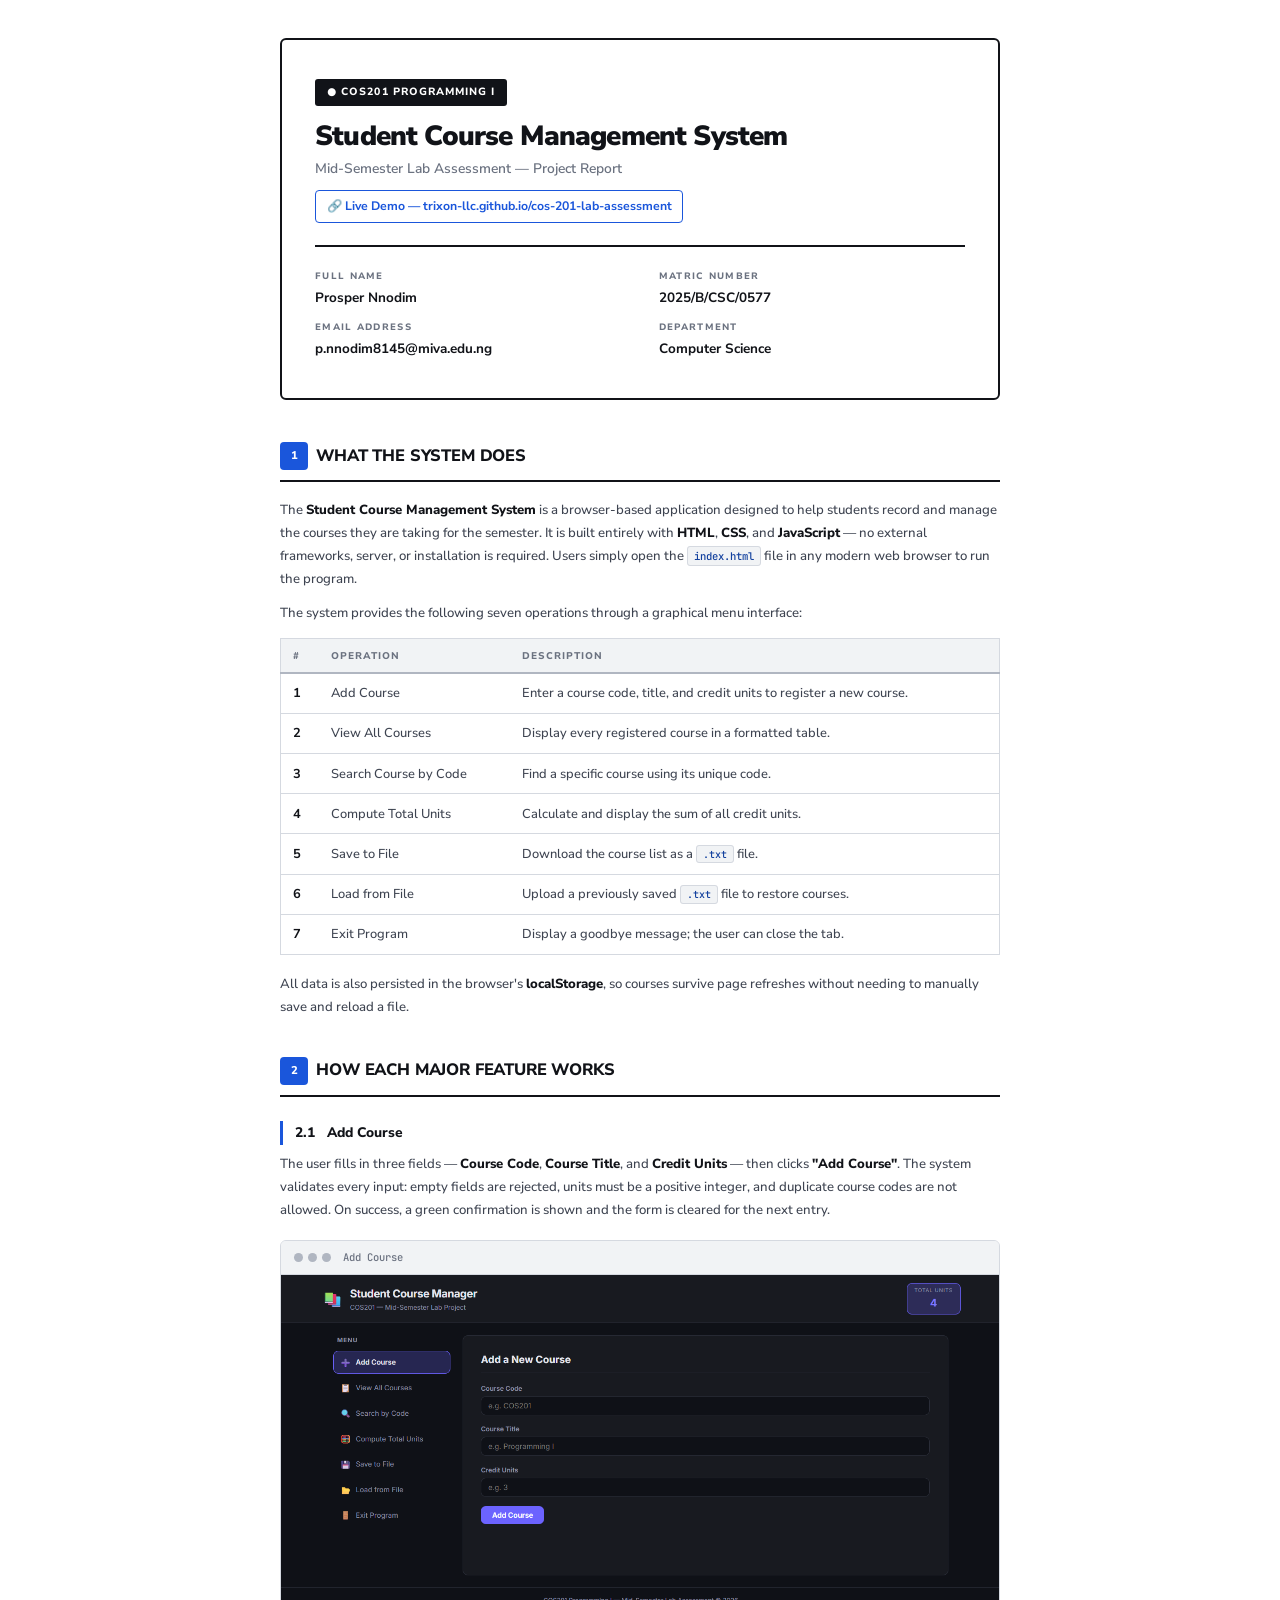
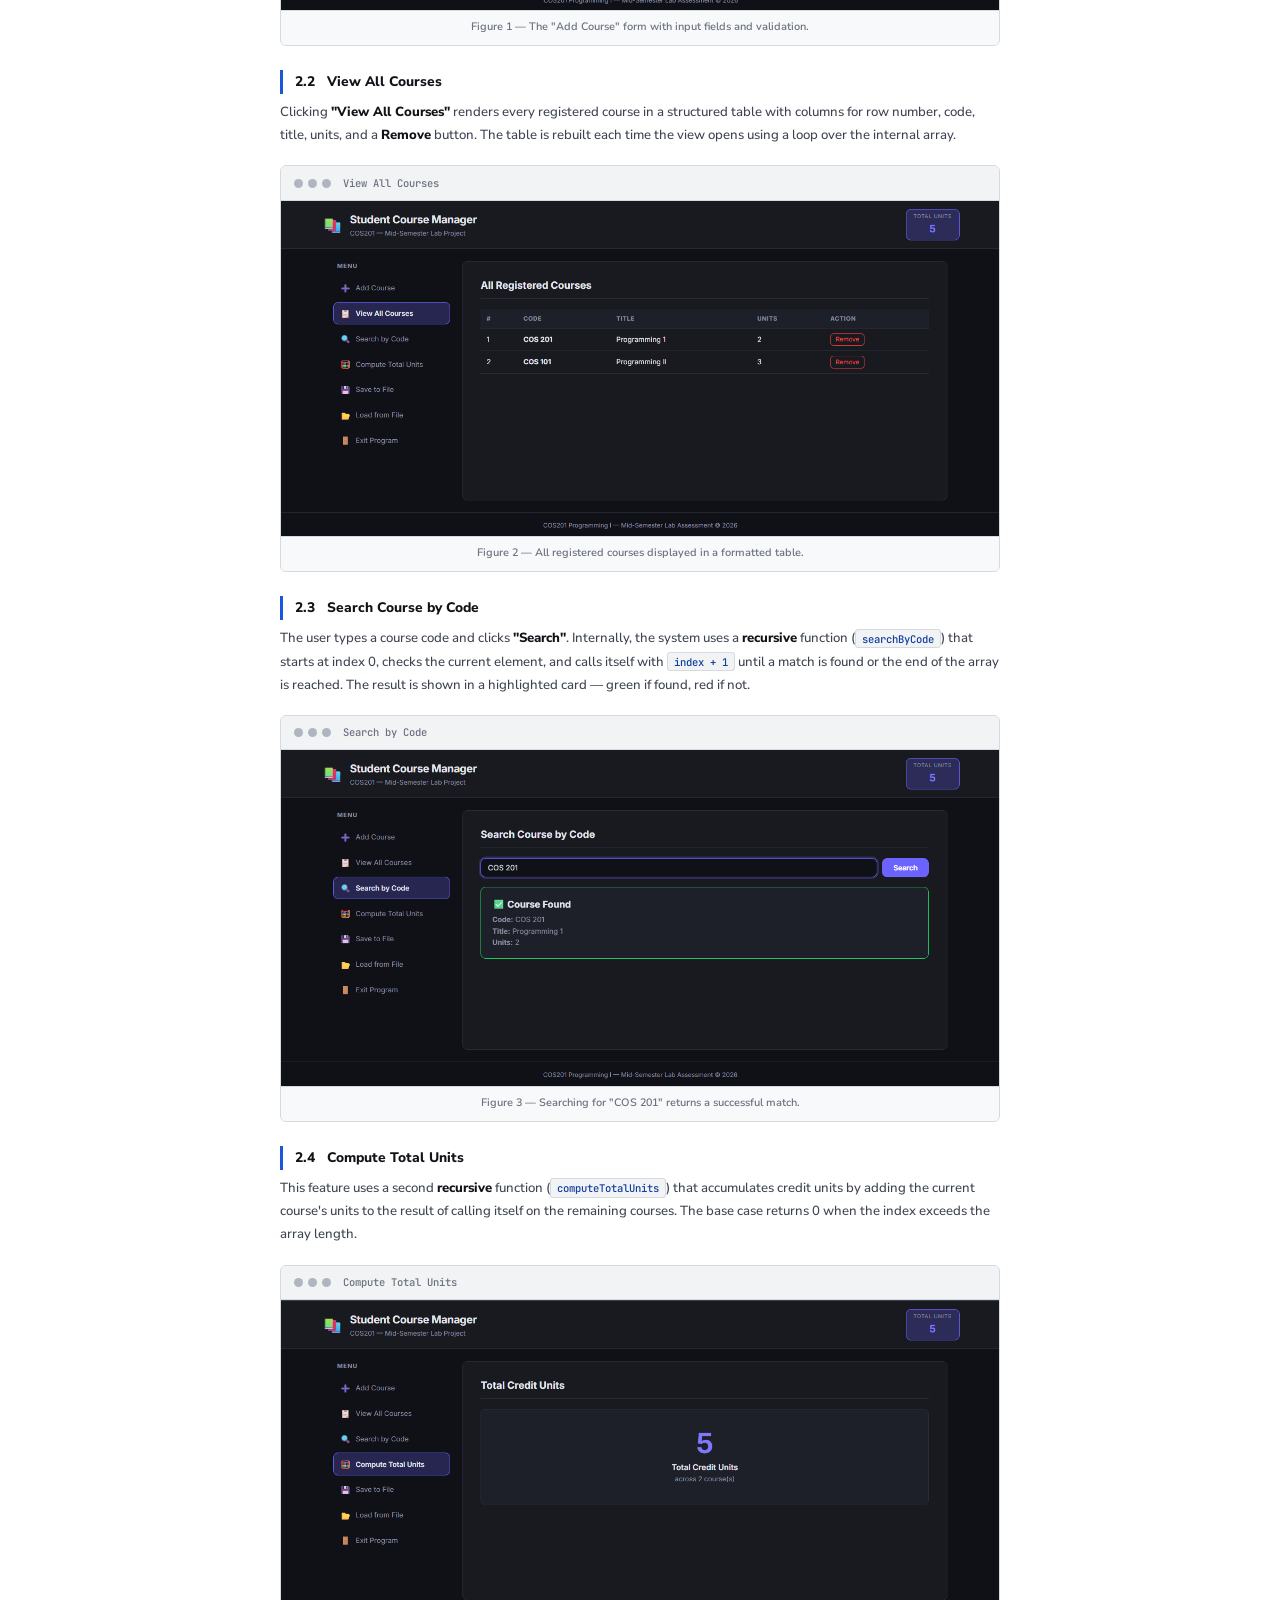
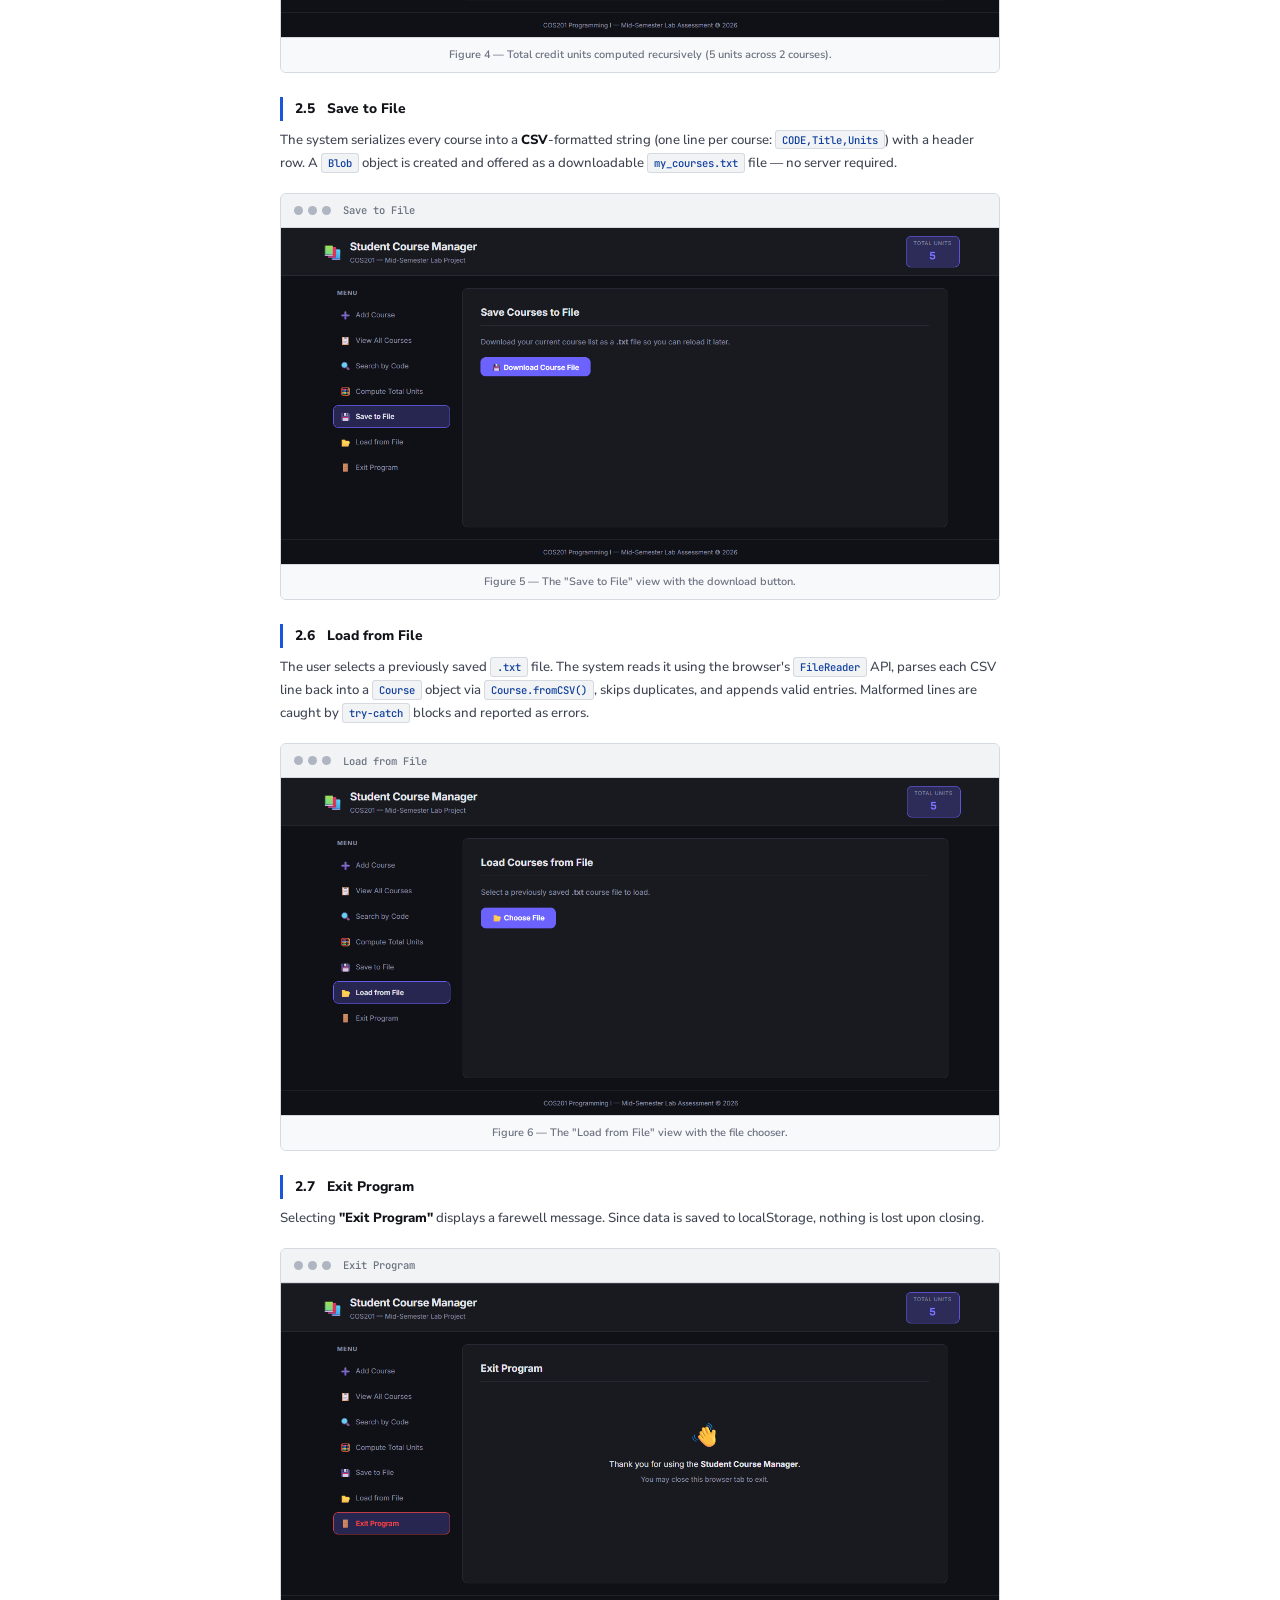
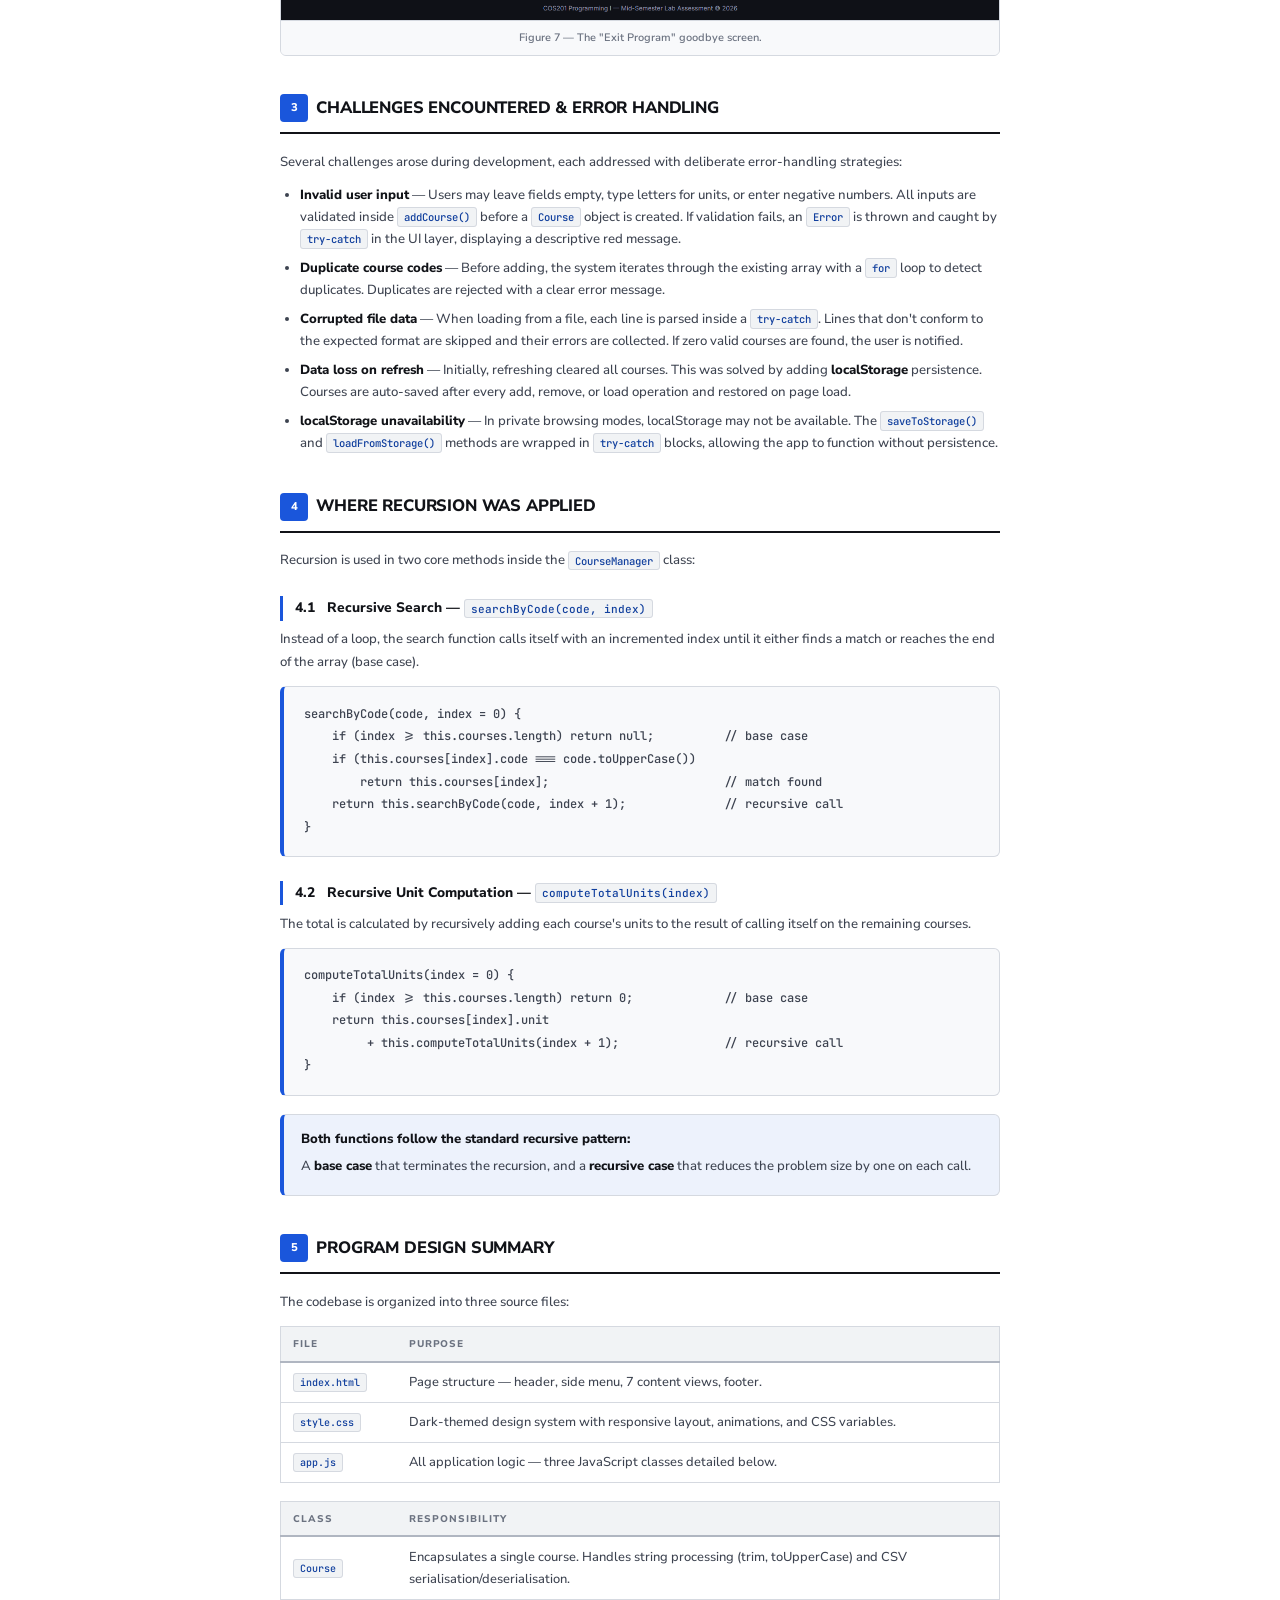
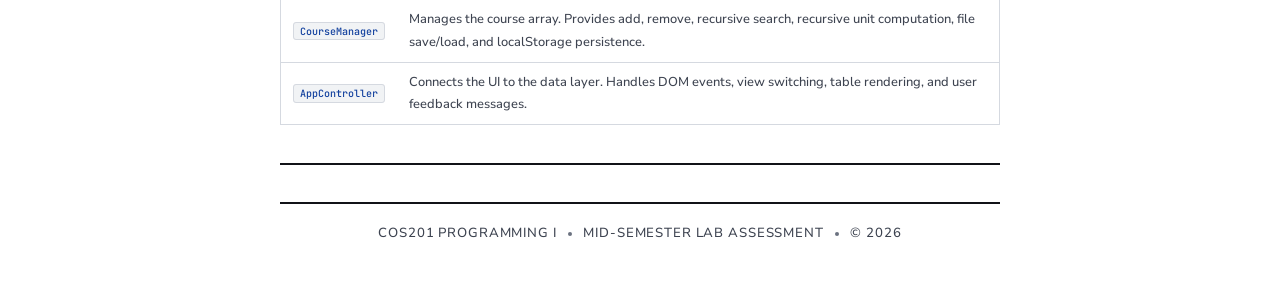
==== commit 4d35b6f8: "Report: light theme, Nunito Sans, harder corporate look" ====
--- a/report/report.html
+++ b/report/report.html
@@ -5,11 +5,12 @@
     <meta charset="UTF-8">
     <meta name="viewport" content="width=device-width, initial-scale=1.0">
     <title>COS201 Lab Report — Student Course Management System</title>
-    <link href="https://fonts.googleapis.com/css2?family=Geist:wght@400;500;600;700;800&display=swap" rel="stylesheet">
-    <link href="https://fonts.googleapis.com/css2?family=Geist+Mono:wght@400;500&display=swap" rel="stylesheet">
+    <link href="https://fonts.googleapis.com/css2?family=Nunito+Sans:wght@400;500;600;700;800;900&display=swap"
+        rel="stylesheet">
+    <link href="https://fonts.googleapis.com/css2?family=JetBrains+Mono:wght@400;500&display=swap" rel="stylesheet">
     <style>
         /* =========================================================
-           VERCEL-INSPIRED REPORT THEME
+           LIGHT CORPORATE REPORT — HARD & CLEAN
            ========================================================= */
         *,
         *::before,
@@ -20,99 +21,104 @@
         }
 
         :root {
-            --bg: #000000;
-            --bg-elevated: #0a0a0a;
-            --surface: #111111;
-            --surface-2: #1a1a1a;
-            --border: #222222;
-            --border-light: #333333;
-            --text: #ededed;
-            --text-2: #a1a1a1;
-            --text-3: #666666;
-            --accent: #0070f3;
-            --accent-2: #0f62fe;
-            --accent-soft: rgba(0, 112, 243, 0.10);
-            --success: #0070f3;
-            --gradient: linear-gradient(135deg, #0070f3, #7928ca);
-            --font: 'Geist', -apple-system, BlinkMacSystemFont, 'Segoe UI', system-ui, sans-serif;
-            --mono: 'Geist Mono', 'SF Mono', 'Fira Code', monospace;
-            --radius: 8px;
-            --radius-lg: 12px;
+            --bg: #ffffff;
+            --surface: #f8f9fb;
+            --surface-2: #f1f3f5;
+            --border: #d5d9e0;
+            --border-hard: #b0b6c1;
+            --text: #111318;
+            --text-2: #3d4350;
+            --text-3: #6b7280;
+            --accent: #1a56db;
+            --accent-dark: #12409e;
+            --accent-soft: rgba(26, 86, 219, 0.08);
+            --font: 'Nunito Sans', -apple-system, BlinkMacSystemFont, 'Segoe UI', system-ui, sans-serif;
+            --mono: 'JetBrains Mono', 'Consolas', 'Courier New', monospace;
+            --radius: 6px;
         }
 
         html {
             font-size: 15px;
-            -webkit-font-smoothing: antialiased;
         }
 
         body {
             font-family: var(--font);
             background: var(--bg);
             color: var(--text);
-            line-height: 1.7;
-        }
-
-        /* ---- Container ---- */
+            line-height: 1.75;
+        }
+
         .container {
             max-width: 780px;
             margin: 0 auto;
-            padding: 3rem 1.5rem 4rem;
+            padding: 2.5rem 2rem 3.5rem;
         }
 
         /* ============================================
-           COVER / HEADER
+           COVER
            ============================================ */
         .cover {
-            border: 1px solid var(--border);
-            border-radius: var(--radius-lg);
-            background: var(--surface);
-            padding: 2.8rem 2.5rem;
-            margin-bottom: 2.5rem;
-            position: relative;
-            overflow: hidden;
+            border: 2px solid var(--text);
+            border-radius: var(--radius);
+            background: var(--bg);
+            padding: 2.5rem 2.2rem;
+            margin-bottom: 2.8rem;
         }
 
         .cover-badge {
-            display: inline-flex;
-            align-items: center;
-            gap: .4rem;
-            background: var(--accent-soft);
-            border: 1px solid rgba(0, 112, 243, 0.25);
+            display: inline-block;
+            background: var(--text);
+            color: #fff;
+            font-size: .7rem;
+            font-weight: 800;
+            padding: .3rem .8rem;
+            border-radius: 3px;
+            text-transform: uppercase;
+            letter-spacing: .1em;
+            margin-bottom: 1rem;
+        }
+
+        .cover h1 {
+            font-size: 1.85rem;
+            font-weight: 900;
+            letter-spacing: -0.03em;
+            line-height: 1.15;
+            margin-bottom: .3rem;
+            color: var(--text);
+        }
+
+        .cover .tagline {
+            font-size: .92rem;
+            color: var(--text-3);
+            font-weight: 600;
+            margin-bottom: .6rem;
+        }
+
+        .cover .demo-link {
+            display: inline-block;
             color: var(--accent);
-            font-size: .72rem;
-            font-weight: 600;
-            padding: .25rem .7rem;
-            border-radius: 100px;
-            text-transform: uppercase;
-            letter-spacing: .08em;
-            margin-bottom: 1.2rem;
-        }
-
-        .cover h1 {
-            font-size: 2rem;
-            font-weight: 800;
-            letter-spacing: -0.04em;
-            line-height: 1.2;
-            margin-bottom: .35rem;
-            background: linear-gradient(to right, #fff, #a1a1a1);
-            -webkit-background-clip: text;
-            -webkit-text-fill-color: transparent;
-            background-clip: text;
-        }
-
-        .cover .tagline {
-            font-size: .95rem;
-            color: var(--text-2);
-            margin-bottom: 2rem;
+            text-decoration: none;
+            font-size: .82rem;
+            font-weight: 700;
+            padding: .3rem .7rem;
+            border: 1.5px solid var(--accent);
+            border-radius: 4px;
+            margin-bottom: 1.5rem;
+            transition: all .2s;
+        }
+
+        .cover .demo-link:hover {
+            background: var(--accent);
+            color: #fff;
         }
 
         /* Student Info Grid */
         .student-info {
             display: grid;
             grid-template-columns: 1fr 1fr;
-            gap: .7rem 2rem;
-            padding-top: 1.5rem;
-            border-top: 1px solid var(--border);
+            gap: .6rem 2.5rem;
+            padding-top: 1.4rem;
+            border-top: 2px solid var(--text);
         }
 
         .info-item {
@@ -121,22 +127,22 @@
         }
 
         .info-label {
-            font-size: .68rem;
-            font-weight: 600;
+            font-size: .62rem;
+            font-weight: 800;
             text-transform: uppercase;
-            letter-spacing: .1em;
+            letter-spacing: .14em;
             color: var(--text-3);
-            margin-bottom: .15rem;
+            margin-bottom: .1rem;
         }
 
         .info-value {
-            font-size: .92rem;
-            font-weight: 500;
+            font-size: .9rem;
+            font-weight: 700;
             color: var(--text);
         }
 
         /* ============================================
-           SECTION STYLING
+           SECTIONS
            ============================================ */
         .section {
             margin-bottom: 2.5rem;
@@ -145,52 +151,56 @@
         .section-header {
             display: flex;
             align-items: center;
-            gap: .6rem;
-            margin-bottom: 1.2rem;
-            padding-bottom: .7rem;
-            border-bottom: 1px solid var(--border);
+            gap: .55rem;
+            margin-bottom: 1.1rem;
+            padding-bottom: .65rem;
+            border-bottom: 2px solid var(--text);
         }
 
         .section-number {
             display: inline-flex;
             align-items: center;
             justify-content: center;
-            width: 26px;
-            height: 26px;
-            background: var(--accent-soft);
-            border: 1px solid rgba(0, 112, 243, 0.25);
-            border-radius: 6px;
-            font-size: .72rem;
-            font-weight: 700;
-            color: var(--accent);
+            width: 28px;
+            height: 28px;
+            background: var(--accent);
+            border-radius: 4px;
+            font-size: .75rem;
+            font-weight: 800;
+            color: #fff;
             flex-shrink: 0;
         }
 
         .section-header h2 {
-            font-size: 1.15rem;
-            font-weight: 700;
-            letter-spacing: -0.02em;
+            font-size: 1.1rem;
+            font-weight: 800;
+            letter-spacing: -0.01em;
+            text-transform: uppercase;
+            color: var(--text);
         }
 
         h3 {
-            font-size: .95rem;
-            font-weight: 700;
-            letter-spacing: -0.01em;
-            margin: 1.5rem 0 .5rem;
+            font-size: .92rem;
+            font-weight: 800;
+            margin: 1.6rem 0 .5rem;
             color: var(--text);
+            padding-left: .8rem;
+            border-left: 3px solid var(--accent);
         }
 
         p {
             color: var(--text-2);
-            margin-bottom: .8rem;
-            font-size: .9rem;
+            margin-bottom: .75rem;
+            font-size: .88rem;
+            font-weight: 500;
         }
 
         strong {
             color: var(--text);
-        }
-
-        /* ---- Lists ---- */
+            font-weight: 800;
+        }
+
+        /* Lists */
         ul,
         ol {
             padding-left: 1.3rem;
@@ -199,87 +209,93 @@
 
         li {
             color: var(--text-2);
-            font-size: .9rem;
-            margin-bottom: .45rem;
+            font-size: .88rem;
+            font-weight: 500;
+            margin-bottom: .5rem;
+            line-height: 1.65;
         }
 
         li strong {
             color: var(--text);
         }
 
-        /* ---- Code ---- */
+        /* Code */
         code {
             font-family: var(--mono);
-            font-size: .82em;
+            font-size: .8em;
             background: var(--surface-2);
             border: 1px solid var(--border);
-            padding: .15rem .4rem;
-            border-radius: 5px;
-            color: var(--text);
+            padding: .12rem .4rem;
+            border-radius: 3px;
+            color: var(--accent-dark);
+            font-weight: 500;
         }
 
         pre {
             background: var(--surface);
-            border: 1px solid var(--border);
+            border: 1.5px solid var(--border);
+            border-left: 4px solid var(--accent);
             border-radius: var(--radius);
-            padding: 1.2rem 1.4rem;
+            padding: 1.1rem 1.3rem;
             overflow-x: auto;
             margin: .8rem 0 1.2rem;
-            font-size: .82rem;
-            line-height: 1.75;
+            font-size: .8rem;
+            line-height: 1.8;
         }
 
         pre code {
             background: none;
             border: none;
             padding: 0;
-            font-size: .82rem;
+            font-size: .8rem;
             color: var(--text-2);
         }
 
-        /* ---- Table ---- */
+        /* Tables */
         table {
             width: 100%;
             border-collapse: collapse;
             margin: .8rem 0 1.2rem;
-            font-size: .88rem;
+            font-size: .86rem;
+            border: 1.5px solid var(--border);
         }
 
         th,
         td {
             text-align: left;
-            padding: .6rem .8rem;
+            padding: .55rem .8rem;
             border-bottom: 1px solid var(--border);
         }
 
         th {
-            font-size: .68rem;
-            font-weight: 600;
+            font-size: .65rem;
+            font-weight: 800;
             text-transform: uppercase;
-            letter-spacing: .08em;
+            letter-spacing: .1em;
             color: var(--text-3);
-            background: var(--surface);
-            border-top: 1px solid var(--border);
+            background: var(--surface-2);
+            border-bottom: 2px solid var(--border-hard);
         }
 
         td {
             color: var(--text-2);
+            font-weight: 500;
         }
 
         td:first-child {
             color: var(--text);
-            font-weight: 500;
+            font-weight: 700;
         }
 
         td code {
-            font-size: .8em;
-        }
-
-        /* ---- Screenshots ---- */
+            font-size: .78em;
+        }
+
+        /* Screenshots */
         .screenshot {
             margin: 1.2rem 0 1.6rem;
-            border: 1px solid var(--border);
-            border-radius: var(--radius-lg);
+            border: 1.5px solid var(--border);
+            border-radius: var(--radius);
             overflow: hidden;
             background: var(--surface);
         }
@@ -287,24 +303,25 @@
         .screenshot-bar {
             display: flex;
             align-items: center;
-            gap: .4rem;
-            padding: .6rem .9rem;
+            gap: .35rem;
+            padding: .5rem .85rem;
             background: var(--surface-2);
             border-bottom: 1px solid var(--border);
         }
 
         .screenshot-dot {
-            width: 10px;
-            height: 10px;
+            width: 9px;
+            height: 9px;
             border-radius: 50%;
-            background: var(--border-light);
+            background: var(--border-hard);
         }
 
         .screenshot-bar span {
-            font-size: .72rem;
+            font-size: .7rem;
             color: var(--text-3);
-            margin-left: .5rem;
+            margin-left: .4rem;
             font-family: var(--mono);
+            font-weight: 500;
         }
 
         .screenshot img {
@@ -313,40 +330,46 @@
         }
 
         .screenshot figcaption {
-            padding: .55rem .9rem;
-            font-size: .75rem;
+            padding: .5rem .85rem;
+            font-size: .72rem;
             color: var(--text-3);
             text-align: center;
+            font-weight: 600;
             border-top: 1px solid var(--border);
-        }
-
-        /* ---- Callout Card ---- */
+            background: var(--surface);
+        }
+
+        /* Callout */
         .callout {
-            border: 1px solid var(--border);
+            border: 1.5px solid var(--border);
+            border-left: 4px solid var(--accent);
             border-radius: var(--radius);
-            padding: 1rem 1.2rem;
-            background: var(--surface);
+            padding: .9rem 1.1rem;
+            background: var(--accent-soft);
             margin: .8rem 0 1.2rem;
         }
 
         .callout p {
-            margin-bottom: .3rem;
-        }
-
-        /* ---- Divider ---- */
+            margin-bottom: .25rem;
+        }
+
+        /* Divider */
         hr {
             border: none;
-            border-top: 1px solid var(--border);
+            border-top: 2px solid var(--text);
             margin: 2.5rem 0;
         }
 
-        /* ---- Footer ---- */
+        /* Footer */
         .report-footer {
             text-align: center;
-            padding-top: 1.5rem;
-            border-top: 1px solid var(--border);
-            font-size: .75rem;
+            padding-top: 1.2rem;
+            border-top: 2px solid var(--text);
+            font-size: .72rem;
+            font-weight: 700;
             color: var(--text-3);
+            text-transform: uppercase;
+            letter-spacing: .08em;
         }
 
         .report-footer .dot {
@@ -355,39 +378,24 @@
             height: 4px;
             border-radius: 50%;
             background: var(--text-3);
-            margin: 0 .6rem;
+            margin: 0 .5rem;
             vertical-align: middle;
         }
 
-        /* ---- Print ---- */
+        /* Print */
         @media print {
             body {
-                background: #fff;
-                color: #111;
+                padding: 0;
             }
 
-            .cover,
-            .section,
-            .screenshot,
-            .callout,
-            pre,
-            th {
-                background: #fff;
-                border-color: #e5e5e5;
+            .container {
+                padding: 1cm;
+                max-width: none;
             }
 
-
-
-            .cover h1 {
-                background: none;
-                -webkit-text-fill-color: #000;
-                color: #000;
-            }
-
-            p,
-            li,
-            td {
-                color: #444;
+            .cover .demo-link {
+                border: 1px solid #333;
+                color: #333;
             }
 
             .screenshot img {
@@ -398,20 +406,24 @@
             .screenshot {
                 page-break-inside: avoid;
             }
-        }
-
-        /* ---- Mobile ---- */
+
+            h3 {
+                page-break-after: avoid;
+            }
+        }
+
+        /* Mobile */
         @media (max-width: 600px) {
             .student-info {
                 grid-template-columns: 1fr;
             }
 
             .cover {
-                padding: 2rem 1.4rem;
+                padding: 1.8rem 1.3rem;
             }
 
             .cover h1 {
-                font-size: 1.5rem;
+                font-size: 1.45rem;
             }
         }
     </style>
@@ -428,10 +440,8 @@
             <div class="cover-badge">● COS201 Programming I</div>
             <h1>Student Course Management System</h1>
             <p class="tagline">Mid-Semester Lab Assessment — Project Report</p>
-            <p style="margin-bottom: 1.5rem;"><a href="https://trixon-llc.github.io/cos-201-lab-assessment"
-                    target="_blank"
-                    style="color: var(--accent); text-decoration: none; font-size: .85rem; font-weight: 500; border-bottom: 1px solid rgba(0,112,243,0.3);">🔗
-                    Live Demo — trixon-llc.github.io/cos-201-lab-assessment</a></p>
+            <a href="https://trixon-llc.github.io/cos-201-lab-assessment" target="_blank" class="demo-link">🔗 Live Demo
+                — trixon-llc.github.io/cos-201-lab-assessment</a>
 
             <div class="student-info">
                 <div class="info-item">
